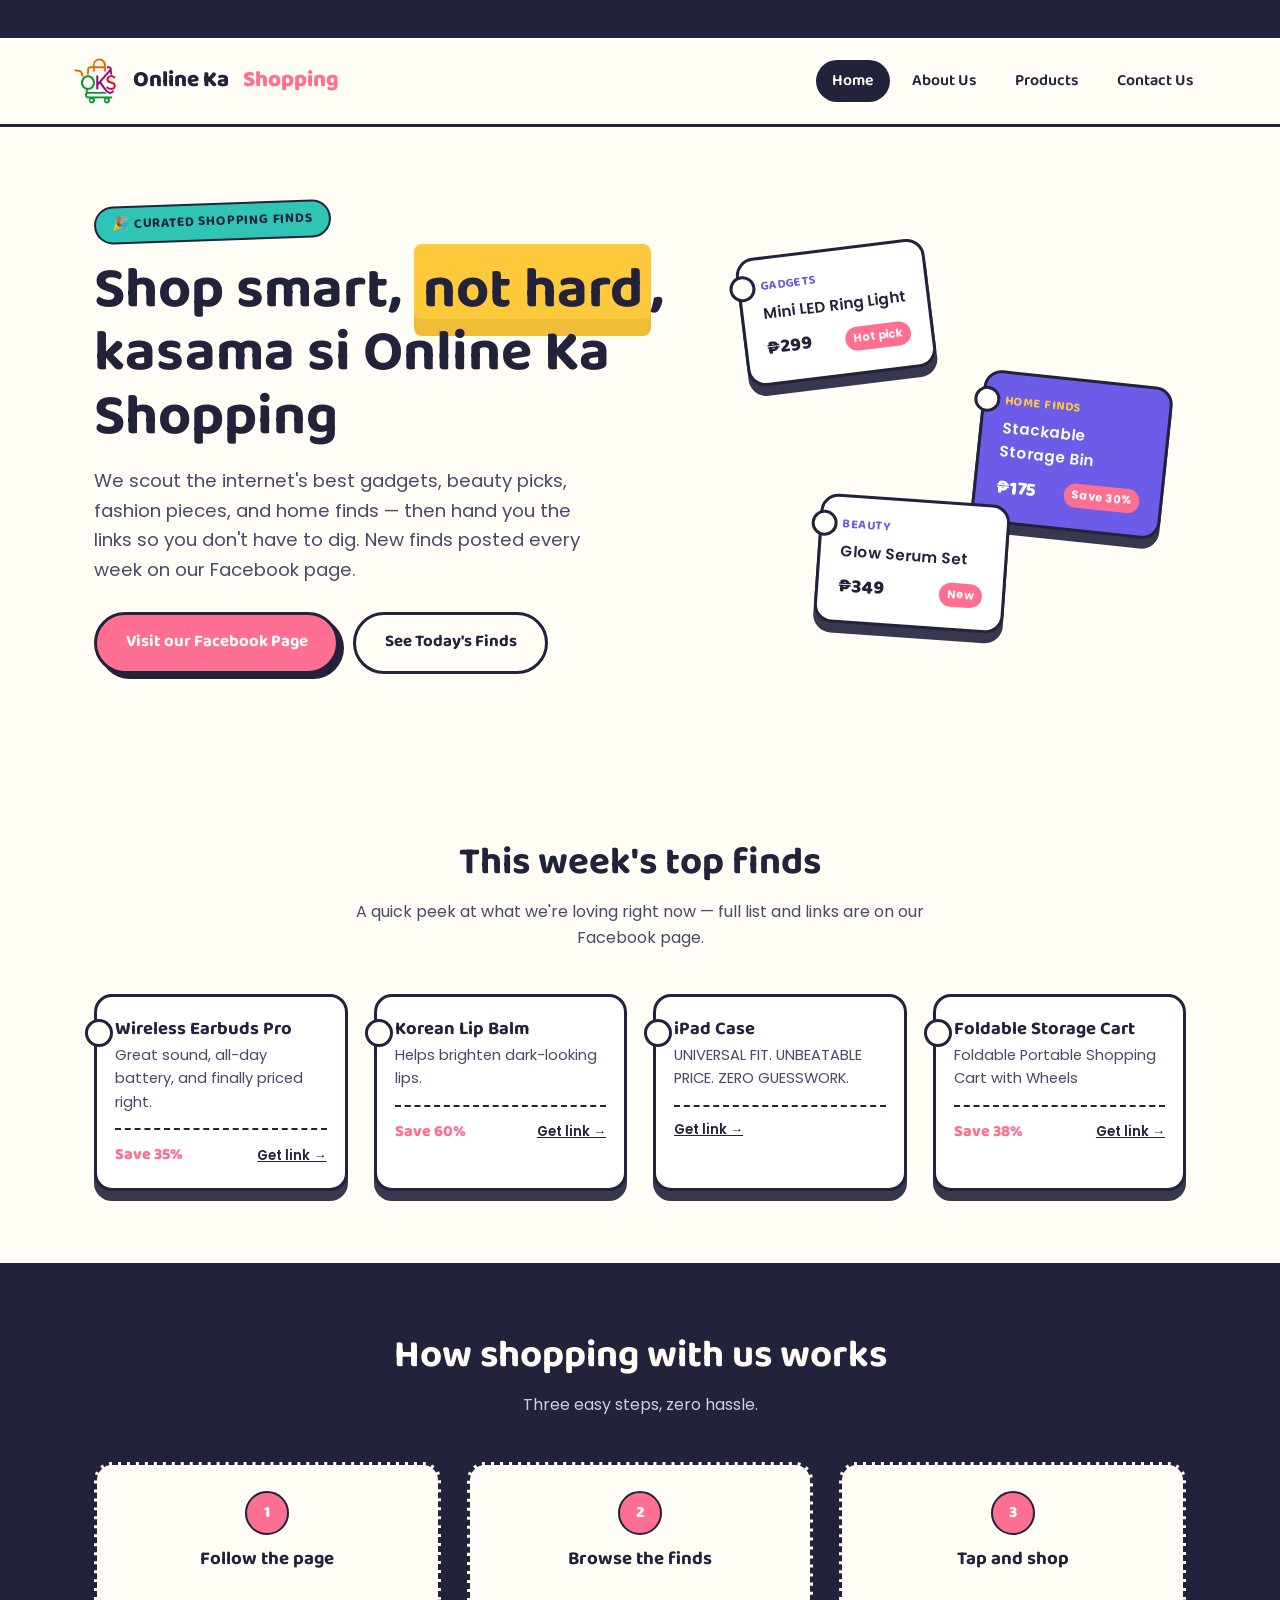
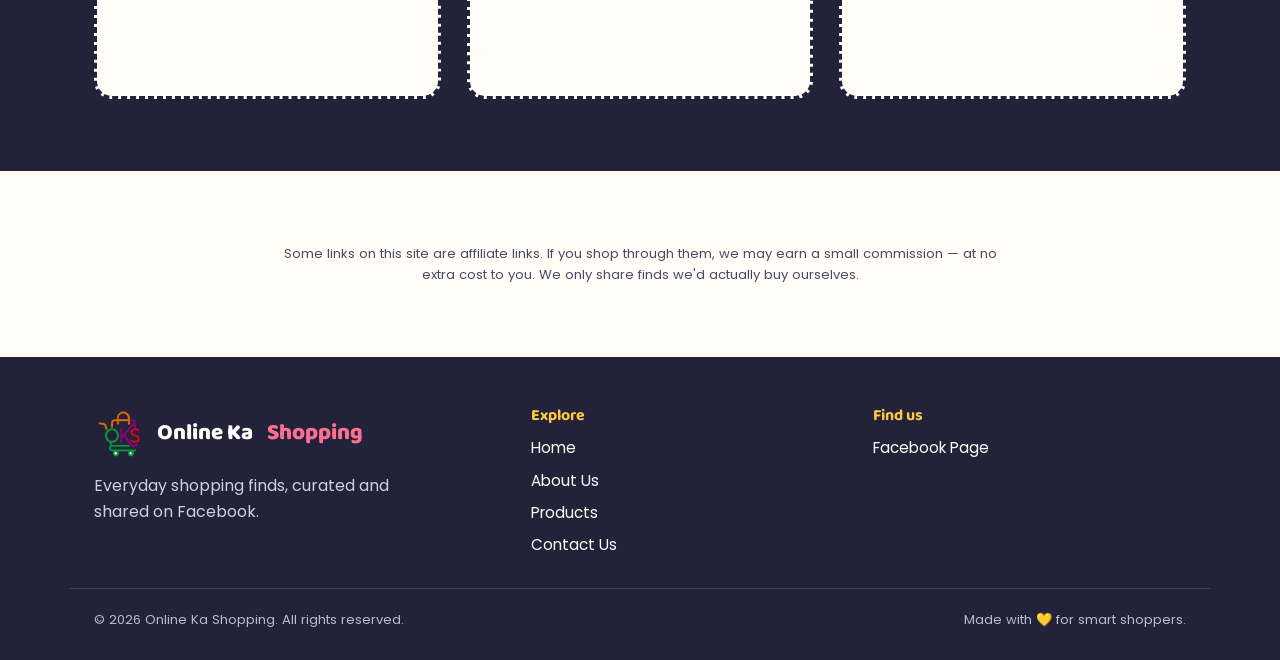
==== index.html @ 3970a916 "Add files via upload" ====
<!DOCTYPE html>
<html lang="en">
<head>
<meta charset="UTF-8">
<meta name="viewport" content="width=device-width, initial-scale=1.0">
<title>Online Ka Shopping — Fun Finds, Fair Prices</title>
<meta name="description" content="Online Ka Shopping curates the best online shopping finds and deals, straight to our Facebook page. Shop na!">
<link rel="stylesheet" href="style.css">
</head>
<body>

<div class="marquee" aria-hidden="true">
  <div class="marquee__track">
    <span>✨ New finds every week <span class="dot">•</span></span>
    <span>📦 Trusted seller links only <span class="dot">•</span></span>
    <span>💸 Best price picks, walang gimmick <span class="dot">•</span></span>
    <span>👍 Follow us on Facebook for daily deals <span class="dot">•</span></span>
    <span>✨ New finds every week <span class="dot">•</span></span>
    <span>📦 Trusted seller links only <span class="dot">•</span></span>
    <span>💸 Best price picks, walang gimmick <span class="dot">•</span></span>
    <span>👍 Follow us on Facebook for daily deals <span class="dot">•</span></span>
  </div>
</div>

<header class="site">
  <div class="wrap nav">
    <a href="index.html" class="logo">
      <img src="OL ka Shopping_small.png" alt="A beautiful view" width="50">
      Online Ka <span class="accent">Shopping</span>
    </a>
    <button class="nav-toggle" aria-label="Toggle menu" aria-expanded="false">
      <span></span>
    </button>
    <nav class="links">
      <a href="index.html" class="active">Home</a>
      <a href="about.html">About Us</a>
      <a href="products.html">Products</a>
      <a href="contact.html">Contact Us</a>
    </nav>
  </div>
</header>

<section class="hero">
  <div class="wrap hero__grid">
    <div>
      <span class="eyebrow">🎉 Curated shopping finds</span>
      <h1>Shop smart, <span class="hl">not hard</span>, kasama si Online Ka Shopping</h1>
      <p class="lead">We scout the internet's best gadgets, beauty picks, fashion pieces, and home finds — then hand you the links so you don't have to dig. New finds posted every week on our Facebook page.</p>
      <div class="hero__ctas">
        <a class="btn btn-pink" href="https://www.facebook.com/onlinekashopping" target="_blank" rel="noopener">Visit our Facebook Page</a>
        <a class="btn btn-outline" href="products.html">See Today's Finds</a>
      </div>
    </div>
    <div class="hero__art" aria-hidden="true">
      <div class="price-tag tag-1">
        <div class="cat">Gadgets</div>
        <div class="name">Mini LED Ring Light</div>
        <div class="tagrow"><span class="price">₱299</span><span class="badge">Hot pick</span></div>
      </div>
      <div class="price-tag tag-2">
        <div class="cat">Home Finds</div>
        <div class="name">Stackable Storage Bin</div>
        <div class="tagrow"><span class="price">₱175</span><span class="badge">Save 30%</span></div>
      </div>
      <div class="price-tag tag-3">
        <div class="cat">Beauty</div>
        <div class="name">Glow Serum Set</div>
        <div class="tagrow"><span class="price">₱349</span><span class="badge">New</span></div>
      </div>
    </div>
  </div>
</section>

<section>
  <div class="wrap">
    <div class="section-head">
      <h2>This week's top finds</h2>
      <p>A quick peek at what we're loving right now — full list and links are on our Facebook page.</p>
    </div>
    <div class="finds-grid">
      <div class="find-card">
        <div class="icon-yellow"><img src="https://ae-pic-a1.aliexpress-media.com/kf/S968201036d1948a8b5b88638c30d67f3t.jpg?has_lang=1&amp;ver=1_220x220q75.jpg_.avif" alt="" data-spm-anchor-id="a2g0o.detail.0.i6.4a88CmtICmtIpd"></div>
        <h3>Wireless Earbuds Pro</h3>
        <p class="desc">Great sound, all-day battery, and finally priced right.</p>
        <div class="meta"><span class="save">Save 35%</span><a class="fb-link" href="https://s.click.aliexpress.com/e/_c4VlQ8Wx" target="_blank" rel="noopener">Get link →</a></div>
      </div>
      <div class="find-card">
        <div class="icon-pink"><img src="https://ae-pic-a1.aliexpress-media.com/kf/S9df4713cbca941279c3637c6b89b5855e.jpg?has_lang=1&amp;ver=1_220x220q75.jpg_.avif" alt="" data-spm-anchor-id="a2g0o.detail.0.i4.1e5aJqILJqILOF"></div>
        <h3>Korean Lip Balm</h3>
        <p class="desc">Helps brighten dark-looking lips.</p>
        <div class="meta"><span class="save">Save 60%</span><a class="fb-link" href="https://s.click.aliexpress.com/e/_c3oi3PgX" target="_blank" rel="noopener">Get link →</a></div>
      </div>
      <div class="find-card">
        <div class="icon-white"><img src="https://ae-pic-a1.aliexpress-media.com/kf/S759772b98994486696c0e56903e69086U.jpg_300x220q75.jpg_.avif" alt="" data-spm-anchor-id="a2g0o.detail.0.i7.1424Ewc1Ewc1ui"></div>
        <h3>iPad Case</h3>
        <p class="desc">UNIVERSAL FIT. UNBEATABLE PRICE. ZERO GUESSWORK.</p>
        <div class="meta"><a class="fb-link" href="https://s.click.aliexpress.com/e/_c3USeSQX" target="_blank" rel="noopener">Get link →</a></div>
      </div>
      <div class="find-card">
        <div class="icon-purple"><img src="https://ae-pic-a1.aliexpress-media.com/kf/Sd19be2d86356405a88c58e1fcd842cd5n.jpg_300x220q75.jpg_.avif" alt="" data-spm-anchor-id="a2g0o.detail.0.i6.64acPkZvPkZvjo"></div>
        <h3>Foldable Storage Cart</h3>
        <p class="desc">Foldable Portable Shopping Cart with Wheels</p>
        <div class="meta"><span class="save">Save 38%</span><a class="fb-link" href="https://s.click.aliexpress.com/e/_c4TrByZl" target="_blank" rel="noopener">Get link →</a></div>
      </div>
    </div>
  </div>
</section>

<section class="tilt-band">
  <div class="wrap">
    <div class="section-head">
      <h2>How shopping with us works</h2>
      <p>Three easy steps, zero hassle.</p>
    </div>
    <div class="steps">
      <div class="step">
        <div class="num">1</div>
        <h3>Follow the page</h3>
        <p>Like and follow Online Ka Shopping on Facebook so you never miss a post.</p>
      </div>
      <div class="step">
        <div class="num">2</div>
        <h3>Browse the finds</h3>
        <p>Check daily posts or this site for the current picks and prices.</p>
      </div>
      <div class="step">
        <div class="num">3</div>
        <h3>Tap and shop</h3>
        <p>Follow the link straight to the seller and check out safely on their site.</p>
      </div>
    </div>
  </div>
</section>

<section>
  <div class="wrap">
    <p class="disclosure">Some links on this site are affiliate links. If you shop through them, we may earn a small commission — at no extra cost to you. We only share finds we'd actually buy ourselves.</p>
  </div>
</section>

<footer class="site">
  <div class="wrap footer-grid">
    <div>
      <a href="index.html" class="logo" style="color:var(--cream)"><img src="OL ka Shopping_small.png" alt="A beautiful view" width="50">Online Ka <span class="accent">Shopping</span></a>
      <p style="margin-top:12px;color:#cfcfe0;max-width:32ch;">Everyday shopping finds, curated and shared on Facebook.</p>
    </div>
    <div>
      <h4>Explore</h4>
      <div class="foot-links">
        <a href="index.html">Home</a>
        <a href="about.html">About Us</a>
        <a href="products.html">Products</a>
        <a href="contact.html">Contact Us</a>
      </div>
    </div>
    <div>
      <h4>Find us</h4>
      <div class="foot-links">
        <a href="https://www.facebook.com/onlinekashopping" target="_blank" rel="noopener">Facebook Page</a>
      </div>
    </div>
  </div>
  <div class="wrap footer-bottom">
    <span>© 2026 Online Ka Shopping. All rights reserved.</span>
    <span>Made with 💛 for smart shoppers.</span>
  </div>
</footer>

<script src="script.js"></script>
</body>
</html>
---- style.css ----
/* ============================================
   Online Ka Shopping — bright & fun design system
   ============================================ */

@import url('https://fonts.googleapis.com/css2?family=Baloo+2:wght@500;600;700;800&family=Poppins:ital,wght@0,400;0,500;0,600;0,700;1,500&display=swap');

:root{
  --yellow: #FFC93C;
  --pink: #FF6F91;
  --purple: #6C5CE7;
  --mint: #2EC4B6;
  --cream: #FFFDF5;
  --ink: #22223B;
  --ink-soft: #4a4a68;
  --white: #ffffff;

  --radius-lg: 28px;
  --radius-md: 18px;
  --radius-sm: 10px;

  --shadow-card: 0 10px 0 rgba(34,34,59,0.9);
  --shadow-soft: 0 14px 30px rgba(34,34,59,0.12);
}

*{ box-sizing: border-box; }

html{ scroll-behavior: smooth; }

body{
  margin:0;
  font-family: 'Poppins', sans-serif;
  background: var(--cream);
  color: var(--ink);
  line-height: 1.6;
  overflow-x: hidden;
}

h1,h2,h3,h4{
  font-family:'Baloo 2', sans-serif;
  margin:0 0 .4em;
  line-height: 1.1;
  color: var(--ink);
}

p{ margin:0 0 1em; }

a{ color: inherit; text-decoration:none; }

img{ max-width:100%; display:block; }

.wrap{
  max-width: 1140px;
  margin: 0 auto;
  padding: 0 24px;
}

/* focus visibility */
a:focus-visible, button:focus-visible, input:focus-visible, textarea:focus-visible{
  outline: 3px solid var(--purple);
  outline-offset: 3px;
}

@media (prefers-reduced-motion: reduce){
  *{ animation-duration: 0.001ms !important; animation-iteration-count: 1 !important; transition-duration: 0.001ms !important; scroll-behavior:auto !important; }
}

/* ---------- Buttons ---------- */
.btn{
  display:inline-flex;
  align-items:center;
  gap:.5em;
  font-family:'Baloo 2', sans-serif;
  font-weight:700;
  font-size: 1.05rem;
  padding: .85em 1.7em;
  border-radius: 999px;
  border: 3px solid var(--ink);
  cursor:pointer;
  transition: transform .15s ease, box-shadow .15s ease;
  box-shadow: 5px 5px 0 var(--ink);
}
.btn:hover{ transform: translate(-2px,-2px); box-shadow: 7px 7px 0 var(--ink); }
.btn:active{ transform: translate(1px,1px); box-shadow: 3px 3px 0 var(--ink); }

.btn-pink{ background: var(--pink); color: var(--white); }
.btn-yellow{ background: var(--yellow); color: var(--ink); }
.btn-purple{ background: var(--purple); color: var(--white); }
.btn-outline{ background: transparent; color: var(--ink); box-shadow:none; }
.btn-outline:hover{ background: var(--ink); color: var(--cream); transform:none; }

/* ---------- Top marquee ---------- */
.marquee{
  background: var(--ink);
  color: var(--cream);
  overflow: hidden;
  white-space: nowrap;
  padding: 8px 0;
  font-family:'Baloo 2', sans-serif;
  font-size: .85rem;
  letter-spacing: .04em;
}
.marquee__track{
  display: inline-block;
  padding-left: 100%;
  animation: scroll-left 28s linear infinite;
}
.marquee:hover .marquee__track{ animation-play-state: paused; }
.marquee span{ margin: 0 2em; }
.marquee .dot{ color: var(--yellow); }
@keyframes scroll-left{
  from{ transform: translateX(0); }
  to{ transform: translateX(-100%); }
}

/* ---------- Header / Nav ---------- */
header.site{
  position: sticky;
  top:0;
  z-index: 50;
  background: var(--cream);
  border-bottom: 3px solid var(--ink);
}
.nav{
  display:flex;
  align-items:center;
  justify-content: space-between;
  padding: 16px 0;
}
.logo{
  display:flex;
  align-items:center;
  gap:.6em;
  font-family:'Baloo 2', sans-serif;
  font-weight:800;
  font-size:1.4rem;
}
.logo .bag{
  width:38px; height:38px;
  background: var(--purple);
  border-radius: 10px;
  display:flex; align-items:center; justify-content:center;
  color:var(--yellow);
  font-size:1.2rem;
  transform: rotate(-6deg);
  border: 2.5px solid var(--ink);
}
.logo .accent{ color: var(--pink); }

nav.links{
  display:flex;
  gap: 6px;
  align-items:center;
}
nav.links a{
  font-family:'Baloo 2', sans-serif;
  font-weight:600;
  padding: 8px 16px;
  border-radius: 999px;
  transition: background .15s ease, color .15s ease;
}
nav.links a:hover{ background: var(--yellow); }
nav.links a.active{ background: var(--ink); color: var(--cream); }

.nav-toggle{
  display:none;
  background:none; border:none; cursor:pointer;
  width: 42px; height:42px;
  align-items:center; justify-content:center;
}
.nav-toggle span, .nav-toggle span::before, .nav-toggle span::after{
  content:'';
  display:block;
  width: 24px; height: 3px;
  background: var(--ink);
  border-radius: 3px;
  position: relative;
  transition: all .2s ease;
}
.nav-toggle span::before{ position:absolute; top:-8px; }
.nav-toggle span::after{ position:absolute; top:8px; }

@media (max-width: 760px){
  .nav-toggle{ display:flex; }
  nav.links{
    position: absolute;
    top: 100%; left:0; right:0;
    background: var(--cream);
    border-bottom: 3px solid var(--ink);
    flex-direction: column;
    align-items: stretch;
    padding: 10px 24px 18px;
    display: none;
  }
  nav.links.open{ display:flex; }
  nav.links a{ text-align:center; padding: 12px 16px; }
}

/* ---------- Hero ---------- */
.hero{
  position: relative;
  padding: 76px 0 96px;
  overflow: hidden;
}
.hero__grid{
  display:grid;
  grid-template-columns: 1.1fr 0.9fr;
  gap: 40px;
  align-items:center;
}
.eyebrow{
  display:inline-block;
  font-family:'Baloo 2', sans-serif;
  font-weight:700;
  font-size:.85rem;
  letter-spacing:.06em;
  text-transform: uppercase;
  background: var(--mint);
  color: var(--ink);
  padding: 6px 16px;
  border-radius: 999px;
  border: 2.5px solid var(--ink);
  margin-bottom: 18px;
  transform: rotate(-2deg);
}
.hero h1{
  font-size: clamp(2.4rem, 5vw, 3.6rem);
  margin-bottom: .3em;
}
.hero h1 .hl{
  background: var(--yellow);
  padding: 0 .15em;
  border-radius: 8px;
  box-shadow: inset 0 -0.3em 0 rgba(0,0,0,0.06);
}
.hero p.lead{
  font-size: 1.15rem;
  color: var(--ink-soft);
  max-width: 46ch;
}
.hero__ctas{ display:flex; gap:14px; flex-wrap:wrap; margin-top: 28px; }

.hero__art{ position: relative; height: 380px; }
.price-tag{
  position:absolute;
  background: var(--white);
  border: 3px solid var(--ink);
  border-radius: var(--radius-md);
  box-shadow: var(--shadow-card);
  padding: 18px 20px;
  width: 190px;
}
.price-tag::before{
  content:'';
  position:absolute;
  top:14px; left:-11px;
  width:20px; height:20px;
  background: var(--cream);
  border: 3px solid var(--ink);
  border-radius:50%;
}
.price-tag .cat{
  font-family:'Baloo 2', sans-serif;
  font-weight:700;
  font-size:.78rem;
  text-transform: uppercase;
  letter-spacing:.04em;
  color: var(--purple);
}
.price-tag .name{ font-weight:600; margin: 4px 0 8px; font-size:.95rem; }
.price-tag .tagrow{ display:flex; align-items:center; justify-content:space-between; }
.price-tag .price{ font-family:'Baloo 2',sans-serif; font-weight:800; font-size:1.2rem; }
.price-tag .badge{
  background: var(--pink); color:var(--white);
  font-size:.7rem; font-weight:700;
  padding: 3px 8px; border-radius: 999px;
}

.tag-1{ top: 0; left: 6%; transform: rotate(-7deg); }
.tag-2{ top: 130px; right: 4%; transform: rotate(6deg); background: var(--purple); color:var(--white); }
.tag-2 .cat{ color: var(--yellow); }
.tag-2 .price{ color: var(--white); }
.tag-3{ bottom: 0; left: 22%; transform: rotate(4deg); }

@media (max-width: 900px){
  .hero__grid{ grid-template-columns: 1fr; }
  .hero__art{ height: 300px; margin-top: 10px; }
}

/* ---------- Section basics ---------- */
section{ padding: 72px 0; }
.section-head{ max-width: 640px; margin: 0 auto 44px; text-align:center; }
.section-head h2{ font-size: clamp(1.8rem, 3.4vw, 2.4rem); }
.section-head p{ color: var(--ink-soft); }

.tilt-band{
  background: var(--ink);
  color: var(--cream);
}
.tilt-band .section-head p{ color: #cfcfe0; }
.tilt-band .section-head h2{ color: var(--cream); }

/* ---------- Product / find cards (signature element) ---------- */
.finds-grid{
  display:grid;
  grid-template-columns: repeat(4, 1fr);
  gap: 26px;
}
@media (max-width: 980px){ .finds-grid{ grid-template-columns: repeat(2,1fr); } }
@media (max-width: 560px){ .finds-grid{ grid-template-columns: 1fr; } }

.find-card{
  background: var(--white);
  border: 3px solid var(--ink);
  border-radius: var(--radius-md);
  padding: 22px 18px 20px;
  position: relative;
  box-shadow: var(--shadow-card);
  transition: transform .18s ease, box-shadow .18s ease;
}
.find-card:hover{ transform: translate(-3px,-5px) rotate(-1deg); box-shadow: 9px 12px 0 var(--ink); }
.find-card::before{
  content:'';
  position:absolute;
  top: 22px; left:-12px;
  width:22px; height:22px;
  background: var(--cream);
  border: 3px solid var(--ink);
  border-radius:50%;
}
.find-card .icon{
  width:56px; height:56px;
  border-radius: 14px;
  display:flex; align-items:center; justify-content:center;
  font-size: 1.6rem;
  margin-bottom: 14px;
  border: 2.5px solid var(--ink);
}
.find-card h3{ font-size:1.15rem; margin-bottom: 4px; }
.find-card .desc{ font-size:.92rem; color: var(--ink-soft); margin-bottom: 14px; }
.find-card .meta{
  display:flex; align-items:center; justify-content:space-between;
  border-top: 2px dashed var(--ink);
  padding-top: 12px;
}
.find-card .save{
  font-family:'Baloo 2', sans-serif;
  font-weight:800;
  color: var(--pink);
}
.find-card .fb-link{
  font-size:.82rem;
  font-weight:600;
  text-decoration: underline;
}

.icon-yellow{ background: var(--yellow); }
.icon-mint{ background: var(--mint); }
.icon-pink{ background: var(--pink); color:var(--white); }
.icon-purple{ background: var(--purple); color:var(--white); }

/* filter chips (products page) */
.chip-row{ display:flex; gap:10px; flex-wrap:wrap; justify-content:center; margin-bottom: 40px; }
.chip{
  font-family:'Baloo 2', sans-serif;
  font-weight:600;
  font-size:.9rem;
  padding: 8px 18px;
  border-radius: 999px;
  border: 2.5px solid var(--ink);
  background: var(--white);
  cursor:pointer;
}
.chip.is-active, .chip:hover{ background: var(--purple); color:var(--white); }

/* ---------- Steps (how it works) ---------- */
.steps{
  display:grid;
  grid-template-columns: repeat(3,1fr);
  gap: 26px;
}
@media (max-width: 820px){ .steps{ grid-template-columns:1fr; } }
.step{
  background: var(--cream);
  border: 3px dashed var(--ink);
  border-radius: var(--radius-md);
  padding: 26px;
  text-align:center;
}
.step .num{
  width:44px; height:44px;
  margin: 0 auto 14px;
  background: var(--pink);
  color:var(--white);
  border-radius:50%;
  display:flex; align-items:center; justify-content:center;
  font-family:'Baloo 2',sans-serif; font-weight:800;
  border: 2.5px solid var(--ink);
}

/* ---------- About page bits ---------- */
.about-hero{
  display:grid;
  grid-template-columns: 1fr 1fr;
  gap: 50px;
  align-items:center;
}
@media (max-width: 860px){ .about-hero{ grid-template-columns:1fr; } }
.about-hero figure{
  background: var(--purple);
  border: 3px solid var(--ink);
  border-radius: var(--radius-lg);
  height: 320px;
  display:flex; align-items:center; justify-content:center;
  box-shadow: var(--shadow-card);
  transform: rotate(-2deg);
}
.about-hero figure .emoji{ font-size: 5rem; }

.value-grid{
  display:grid;
  grid-template-columns: repeat(3, 1fr);
  gap: 24px;
}
@media (max-width: 820px){ .value-grid{ grid-template-columns:1fr; } }
.value-card{
  background: var(--white);
  border: 3px solid var(--ink);
  border-radius: var(--radius-md);
  padding: 26px;
  box-shadow: var(--shadow-card);
}
.value-card .icon{
  width:50px;height:50px;border-radius:12px;
  display:flex;align-items:center;justify-content:center;
  font-size:1.4rem; margin-bottom:12px;
  border: 2.5px solid var(--ink);
}

.timeline{ position:relative; margin-top: 50px; padding-left: 26px; border-left: 3px dashed var(--ink); }
.timeline .t-item{ position:relative; padding-bottom: 34px; }
.timeline .t-item:last-child{ padding-bottom:0; }
.timeline .t-item::before{
  content:'';
  position:absolute; left:-33px; top:2px;
  width:16px; height:16px; border-radius:50%;
  background: var(--yellow); border:3px solid var(--ink);
}
.timeline .t-year{ font-family:'Baloo 2',sans-serif; font-weight:700; color:var(--purple); font-size:.9rem; }

/* ---------- Contact page ---------- */
.contact-grid{
  display:grid;
  grid-template-columns: 1fr 1fr;
  gap: 40px;
  align-items:start;
}
@media (max-width: 860px){ .contact-grid{ grid-template-columns:1fr; } }

.fb-card{
  background: var(--purple);
  color: var(--white);
  border: 3px solid var(--ink);
  border-radius: var(--radius-lg);
  padding: 34px;
  box-shadow: var(--shadow-card);
}
.fb-card h3{ color:var(--white); }
.fb-card .fb-icon{
  width:52px; height:52px;
  background: var(--white);
  color: var(--purple);
  border-radius: 14px;
  display:flex; align-items:center; justify-content:center;
  font-size:1.6rem; font-weight:800;
  margin-bottom: 16px;
}

.contact-form{
  background: var(--white);
  border: 3px solid var(--ink);
  border-radius: var(--radius-lg);
  padding: 32px;
  box-shadow: var(--shadow-card);
}
.field{ margin-bottom: 18px; }
.field label{
  display:block;
  font-family:'Baloo 2', sans-serif;
  font-weight:600;
  margin-bottom: 6px;
  font-size:.95rem;
}
.field input, .field textarea{
  width:100%;
  font-family:'Poppins', sans-serif;
  font-size: .98rem;
  padding: 12px 14px;
  border-radius: var(--radius-sm);
  border: 2.5px solid var(--ink);
  background: var(--cream);
  resize: vertical;
}
.field input:focus, .field textarea:focus{ outline: 3px solid var(--purple); outline-offset:1px; }

.faq{ max-width: 760px; margin: 0 auto; }
.faq-item{
  border-bottom: 2px dashed var(--ink);
  padding: 18px 0;
}
.faq-item h4{ font-size:1.05rem; margin-bottom: 6px; }
.faq-item p{ margin:0; color: var(--ink-soft); }

/* ---------- Footer ---------- */
footer.site{
  background: var(--ink);
  color: var(--cream);
  padding: 50px 0 30px;
}
.footer-grid{
  display:grid;
  grid-template-columns: 1.3fr 1fr 1fr;
  gap: 30px;
  margin-bottom: 30px;
}
@media (max-width: 700px){ .footer-grid{ grid-template-columns:1fr; } }
footer.site h4{ color: var(--yellow); font-family:'Baloo 2',sans-serif; margin-bottom: 12px; font-size:1rem; }
footer.site a:hover{ color: var(--pink); }
footer.site .foot-links{ display:flex; flex-direction:column; gap:8px; font-size:.95rem; }
.footer-bottom{
  border-top: 1px solid rgba(255,255,255,0.15);
  padding-top: 20px;
  font-size: .82rem;
  color: #b9b9d0;
  display:flex; justify-content:space-between; flex-wrap:wrap; gap:10px;
}

/* ---------- disclosure banner ---------- */
.disclosure{
  font-size:.82rem;
  color: var(--ink-soft);
  text-align:center;
  max-width: 720px;
  margin: 0 auto;
}
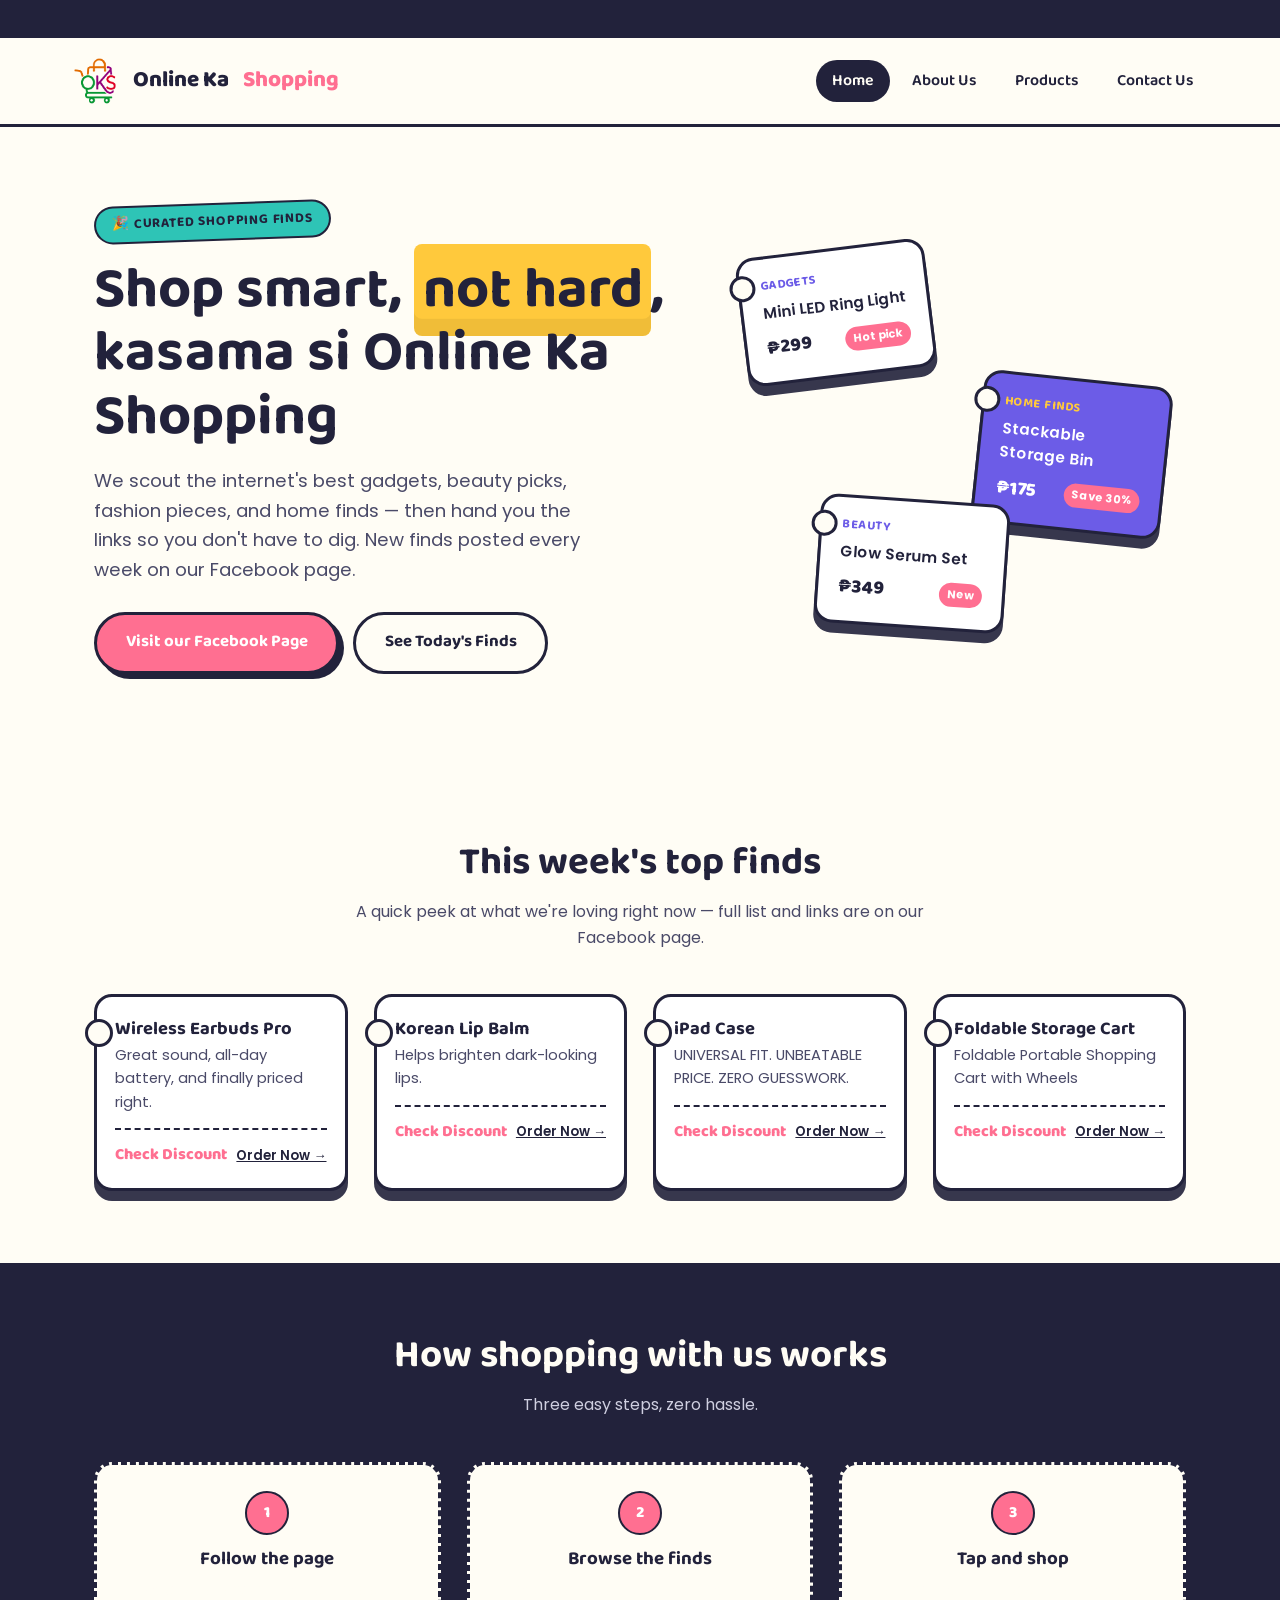
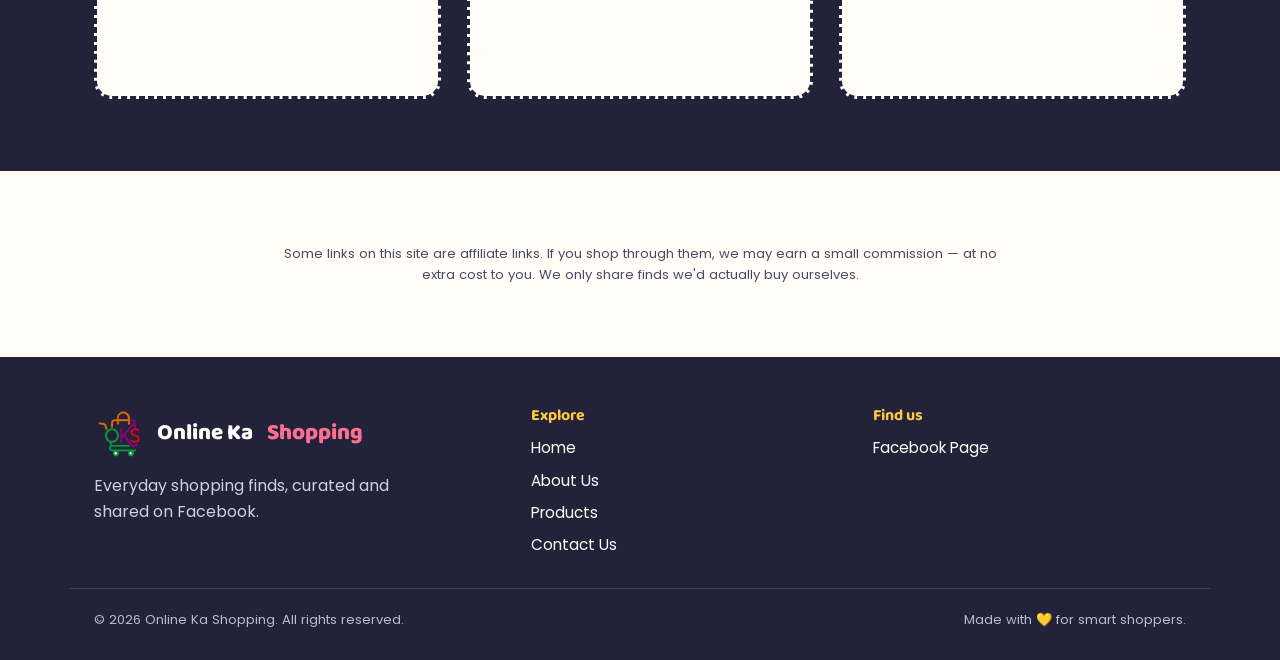
==== commit c2752637: "Update index.html update prices" ====
--- a/index.html
+++ b/index.html
@@ -82,25 +82,25 @@
         <div class="icon-yellow"><img src="https://ae-pic-a1.aliexpress-media.com/kf/S968201036d1948a8b5b88638c30d67f3t.jpg?has_lang=1&amp;ver=1_220x220q75.jpg_.avif" alt="" data-spm-anchor-id="a2g0o.detail.0.i6.4a88CmtICmtIpd"></div>
         <h3>Wireless Earbuds Pro</h3>
         <p class="desc">Great sound, all-day battery, and finally priced right.</p>
-        <div class="meta"><span class="save">Save 35%</span><a class="fb-link" href="https://s.click.aliexpress.com/e/_c4VlQ8Wx" target="_blank" rel="noopener">Get link →</a></div>
+        <div class="meta"><span class="save">Check Discount</span><a class="fb-link" href="https://s.click.aliexpress.com/e/_c4VlQ8Wx" target="_blank" rel="noopener">Order Now →</a></div>
       </div>
       <div class="find-card">
         <div class="icon-pink"><img src="https://ae-pic-a1.aliexpress-media.com/kf/S9df4713cbca941279c3637c6b89b5855e.jpg?has_lang=1&amp;ver=1_220x220q75.jpg_.avif" alt="" data-spm-anchor-id="a2g0o.detail.0.i4.1e5aJqILJqILOF"></div>
         <h3>Korean Lip Balm</h3>
         <p class="desc">Helps brighten dark-looking lips.</p>
-        <div class="meta"><span class="save">Save 60%</span><a class="fb-link" href="https://s.click.aliexpress.com/e/_c3oi3PgX" target="_blank" rel="noopener">Get link →</a></div>
+        <div class="meta"><span class="save">Check Discount</span><a class="fb-link" href="https://s.click.aliexpress.com/e/_c3oi3PgX" target="_blank" rel="noopener">Order Now →</a></div>
       </div>
       <div class="find-card">
         <div class="icon-white"><img src="https://ae-pic-a1.aliexpress-media.com/kf/S759772b98994486696c0e56903e69086U.jpg_300x220q75.jpg_.avif" alt="" data-spm-anchor-id="a2g0o.detail.0.i7.1424Ewc1Ewc1ui"></div>
         <h3>iPad Case</h3>
         <p class="desc">UNIVERSAL FIT. UNBEATABLE PRICE. ZERO GUESSWORK.</p>
-        <div class="meta"><a class="fb-link" href="https://s.click.aliexpress.com/e/_c3USeSQX" target="_blank" rel="noopener">Get link →</a></div>
+        <div class="meta"><span class="save">Check Discount</span><a class="fb-link" href="https://s.click.aliexpress.com/e/_c3USeSQX" target="_blank" rel="noopener">Order Now →</a></div>
       </div>
       <div class="find-card">
         <div class="icon-purple"><img src="https://ae-pic-a1.aliexpress-media.com/kf/Sd19be2d86356405a88c58e1fcd842cd5n.jpg_300x220q75.jpg_.avif" alt="" data-spm-anchor-id="a2g0o.detail.0.i6.64acPkZvPkZvjo"></div>
         <h3>Foldable Storage Cart</h3>
         <p class="desc">Foldable Portable Shopping Cart with Wheels</p>
-        <div class="meta"><span class="save">Save 38%</span><a class="fb-link" href="https://s.click.aliexpress.com/e/_c4TrByZl" target="_blank" rel="noopener">Get link →</a></div>
+        <div class="meta"><span class="save">Check Discount</span><a class="fb-link" href="https://s.click.aliexpress.com/e/_c4TrByZl" target="_blank" rel="noopener">Order Now →</a></div>
       </div>
     </div>
   </div>
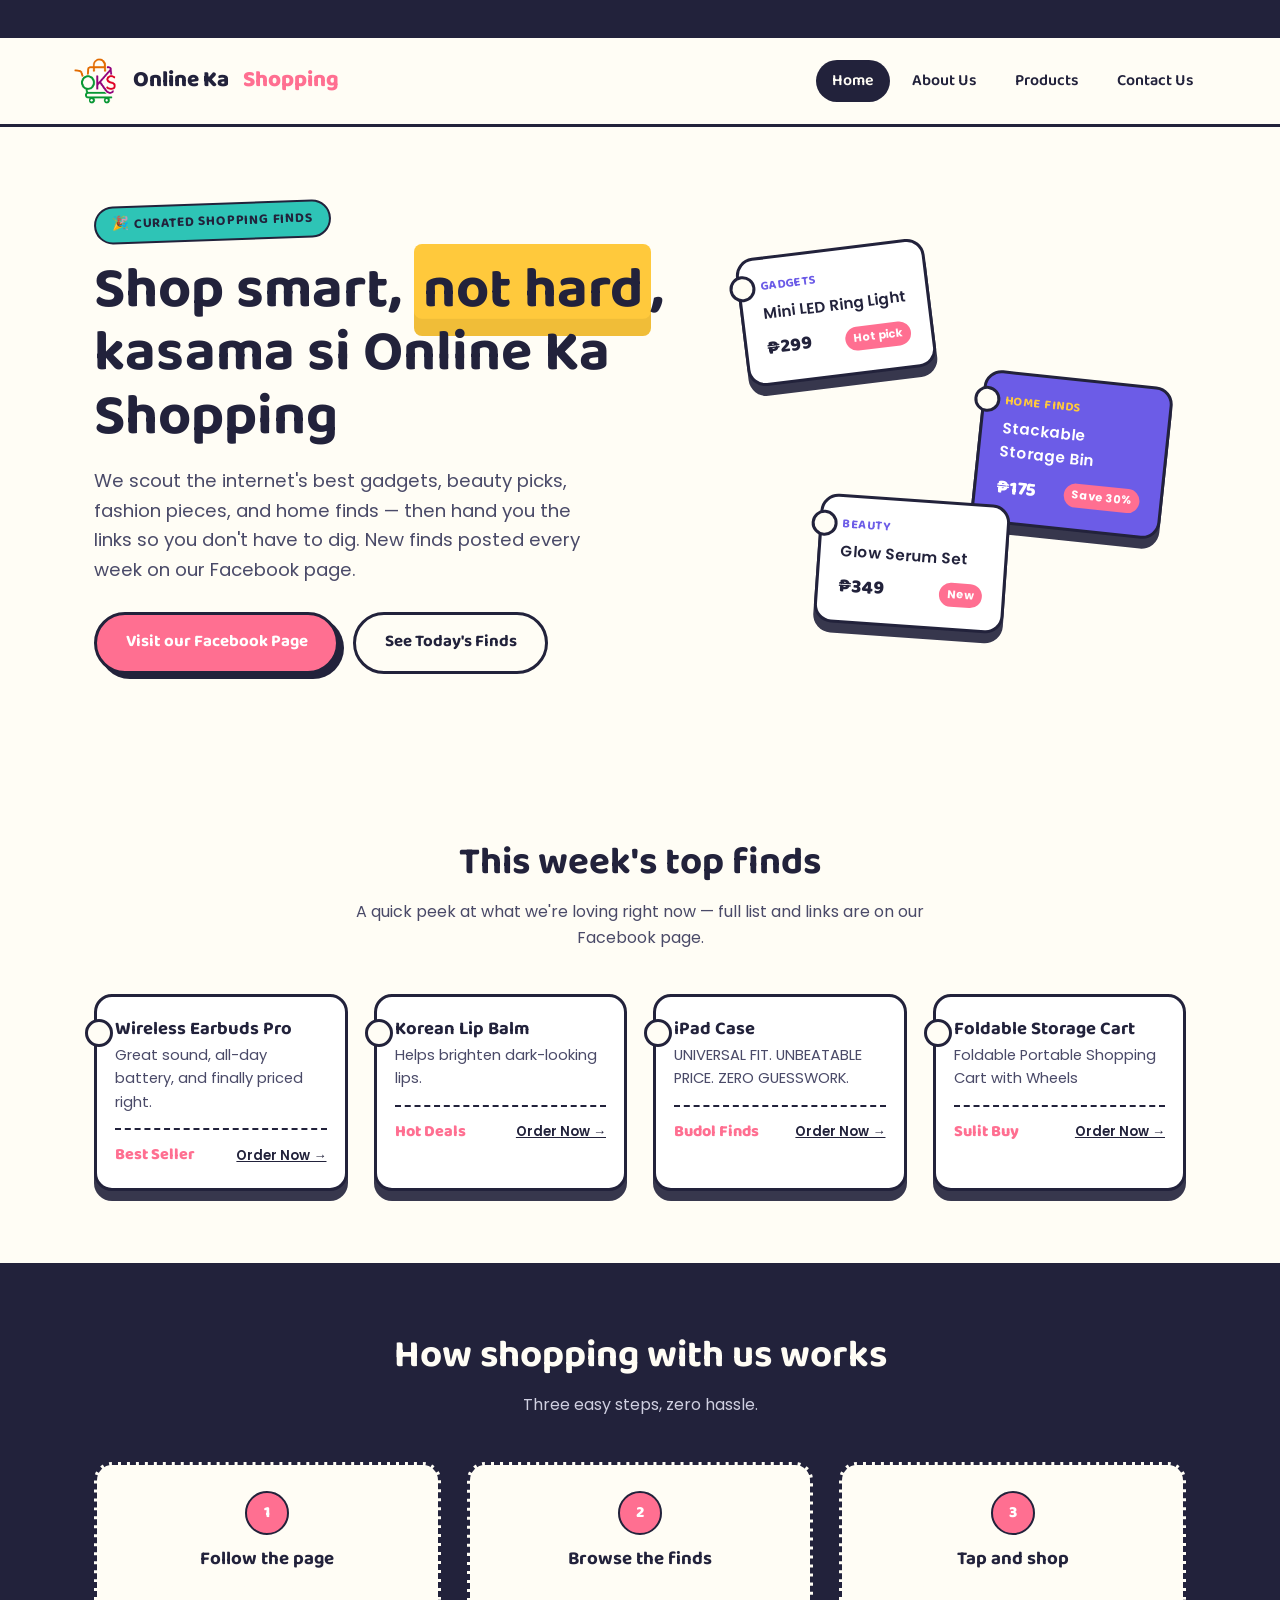
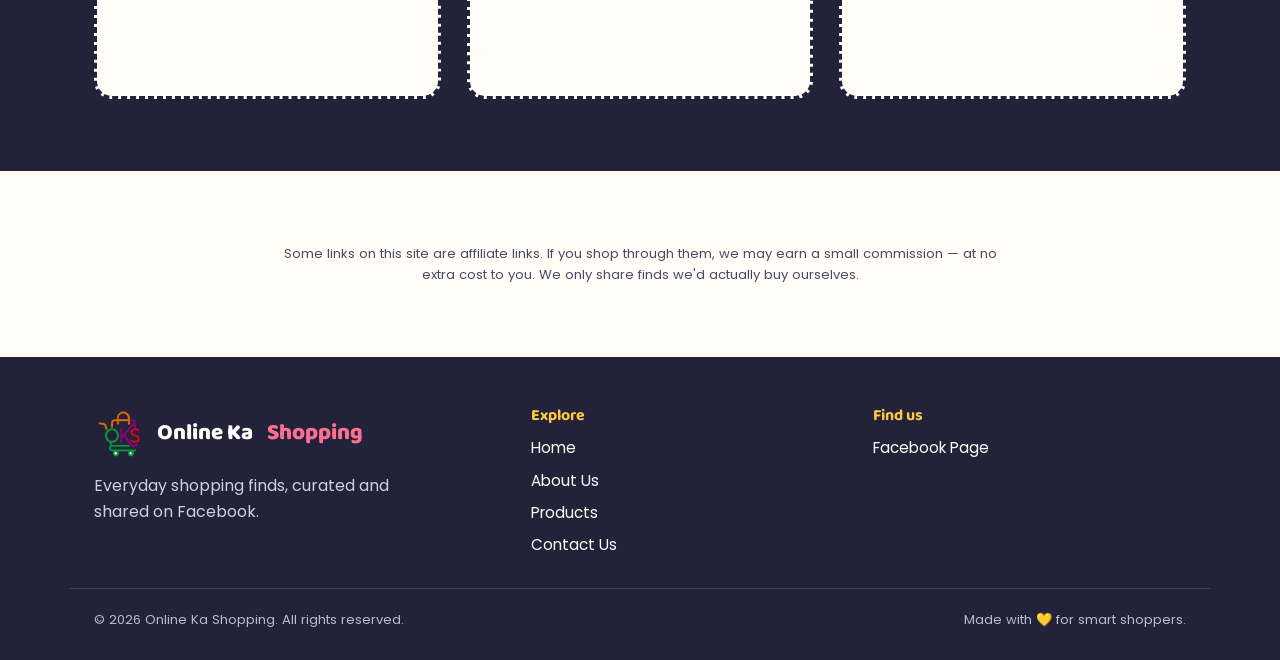
==== commit 40fdfbdc: "Update index.html update tags" ====
--- a/index.html
+++ b/index.html
@@ -82,25 +82,25 @@
         <div class="icon-yellow"><img src="https://ae-pic-a1.aliexpress-media.com/kf/S968201036d1948a8b5b88638c30d67f3t.jpg?has_lang=1&amp;ver=1_220x220q75.jpg_.avif" alt="" data-spm-anchor-id="a2g0o.detail.0.i6.4a88CmtICmtIpd"></div>
         <h3>Wireless Earbuds Pro</h3>
         <p class="desc">Great sound, all-day battery, and finally priced right.</p>
-        <div class="meta"><span class="save">Check Discount</span><a class="fb-link" href="https://s.click.aliexpress.com/e/_c4VlQ8Wx" target="_blank" rel="noopener">Order Now →</a></div>
+        <div class="meta"><span class="save">Best Seller</span><a class="fb-link" href="https://s.click.aliexpress.com/e/_c4VlQ8Wx" target="_blank" rel="noopener">Order Now →</a></div>
       </div>
       <div class="find-card">
         <div class="icon-pink"><img src="https://ae-pic-a1.aliexpress-media.com/kf/S9df4713cbca941279c3637c6b89b5855e.jpg?has_lang=1&amp;ver=1_220x220q75.jpg_.avif" alt="" data-spm-anchor-id="a2g0o.detail.0.i4.1e5aJqILJqILOF"></div>
         <h3>Korean Lip Balm</h3>
         <p class="desc">Helps brighten dark-looking lips.</p>
-        <div class="meta"><span class="save">Check Discount</span><a class="fb-link" href="https://s.click.aliexpress.com/e/_c3oi3PgX" target="_blank" rel="noopener">Order Now →</a></div>
+        <div class="meta"><span class="save">Hot Deals</span><a class="fb-link" href="https://s.click.aliexpress.com/e/_c3oi3PgX" target="_blank" rel="noopener">Order Now →</a></div>
       </div>
       <div class="find-card">
         <div class="icon-white"><img src="https://ae-pic-a1.aliexpress-media.com/kf/S759772b98994486696c0e56903e69086U.jpg_300x220q75.jpg_.avif" alt="" data-spm-anchor-id="a2g0o.detail.0.i7.1424Ewc1Ewc1ui"></div>
         <h3>iPad Case</h3>
         <p class="desc">UNIVERSAL FIT. UNBEATABLE PRICE. ZERO GUESSWORK.</p>
-        <div class="meta"><span class="save">Check Discount</span><a class="fb-link" href="https://s.click.aliexpress.com/e/_c3USeSQX" target="_blank" rel="noopener">Order Now →</a></div>
+        <div class="meta"><span class="save">Budol Finds</span><a class="fb-link" href="https://s.click.aliexpress.com/e/_c3USeSQX" target="_blank" rel="noopener">Order Now →</a></div>
       </div>
       <div class="find-card">
         <div class="icon-purple"><img src="https://ae-pic-a1.aliexpress-media.com/kf/Sd19be2d86356405a88c58e1fcd842cd5n.jpg_300x220q75.jpg_.avif" alt="" data-spm-anchor-id="a2g0o.detail.0.i6.64acPkZvPkZvjo"></div>
         <h3>Foldable Storage Cart</h3>
         <p class="desc">Foldable Portable Shopping Cart with Wheels</p>
-        <div class="meta"><span class="save">Check Discount</span><a class="fb-link" href="https://s.click.aliexpress.com/e/_c4TrByZl" target="_blank" rel="noopener">Order Now →</a></div>
+        <div class="meta"><span class="save">Sulit Buy</span><a class="fb-link" href="https://s.click.aliexpress.com/e/_c4TrByZl" target="_blank" rel="noopener">Order Now →</a></div>
       </div>
     </div>
   </div>
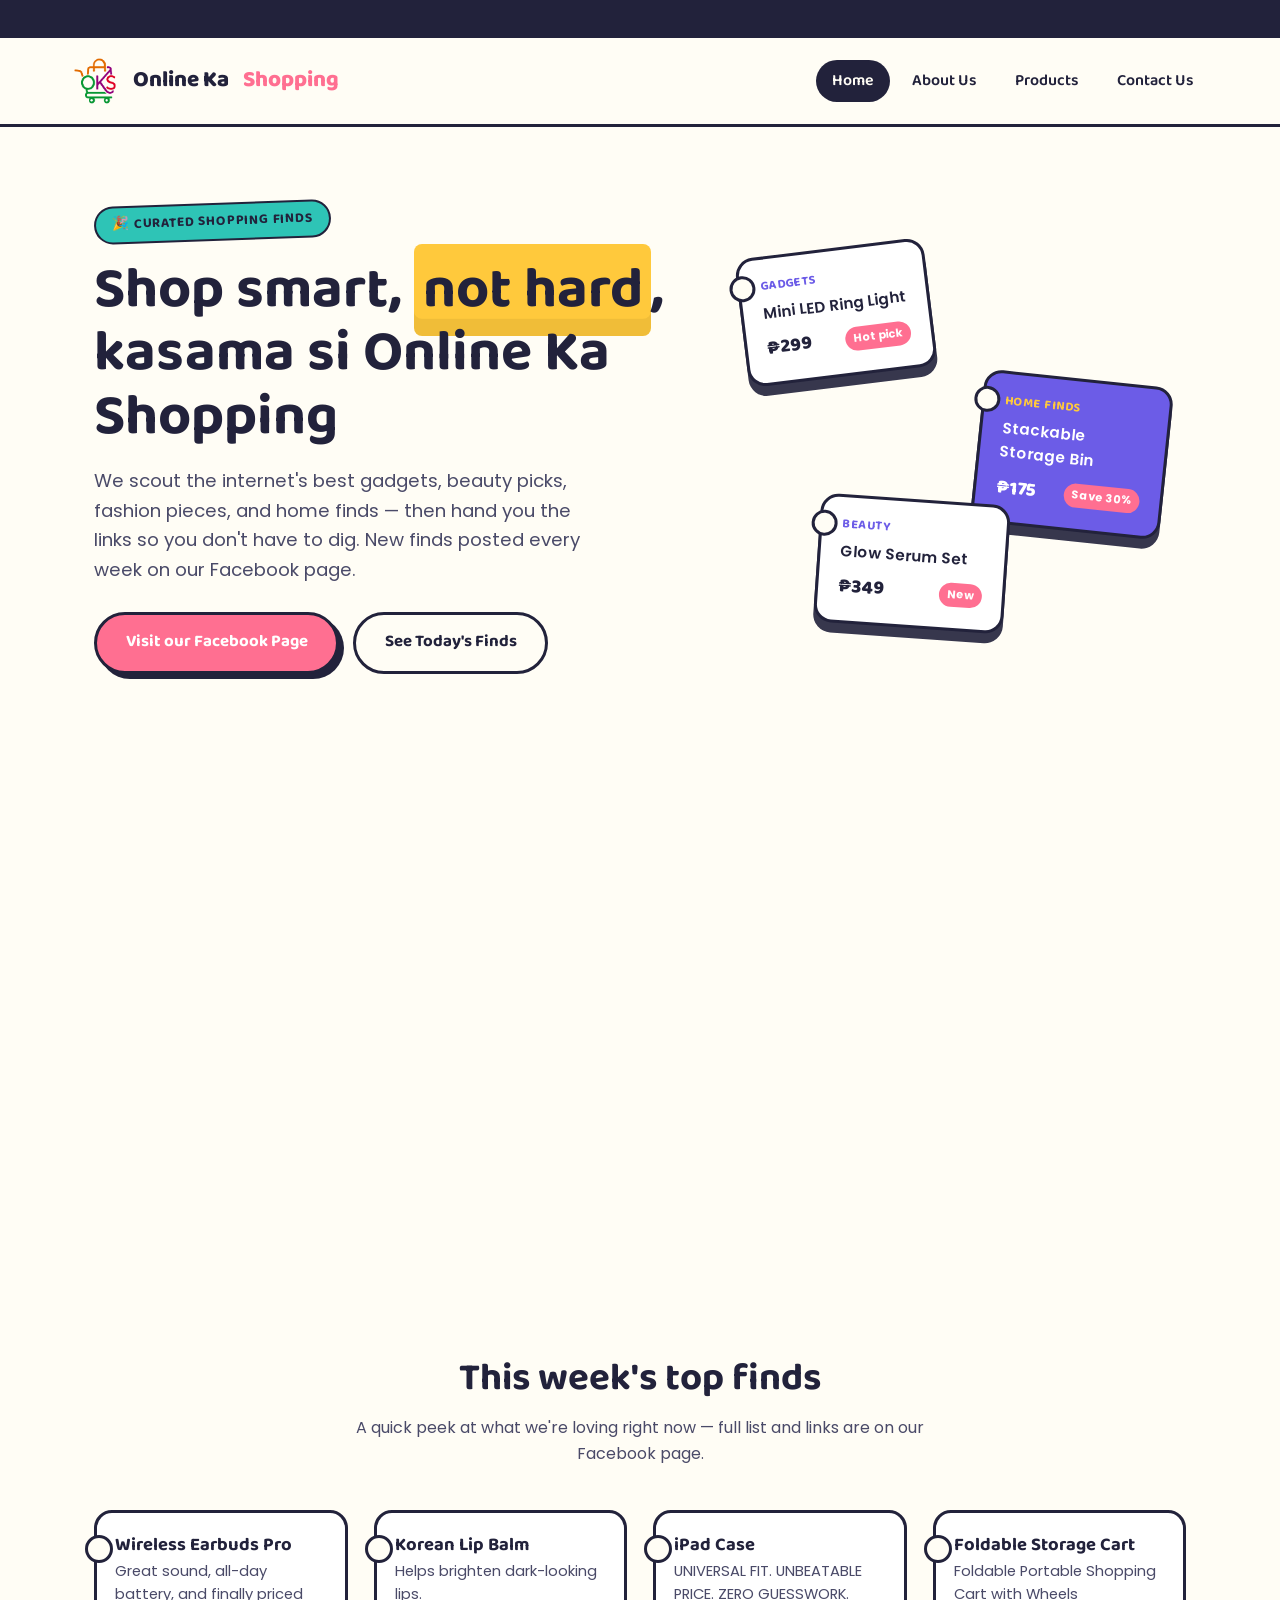
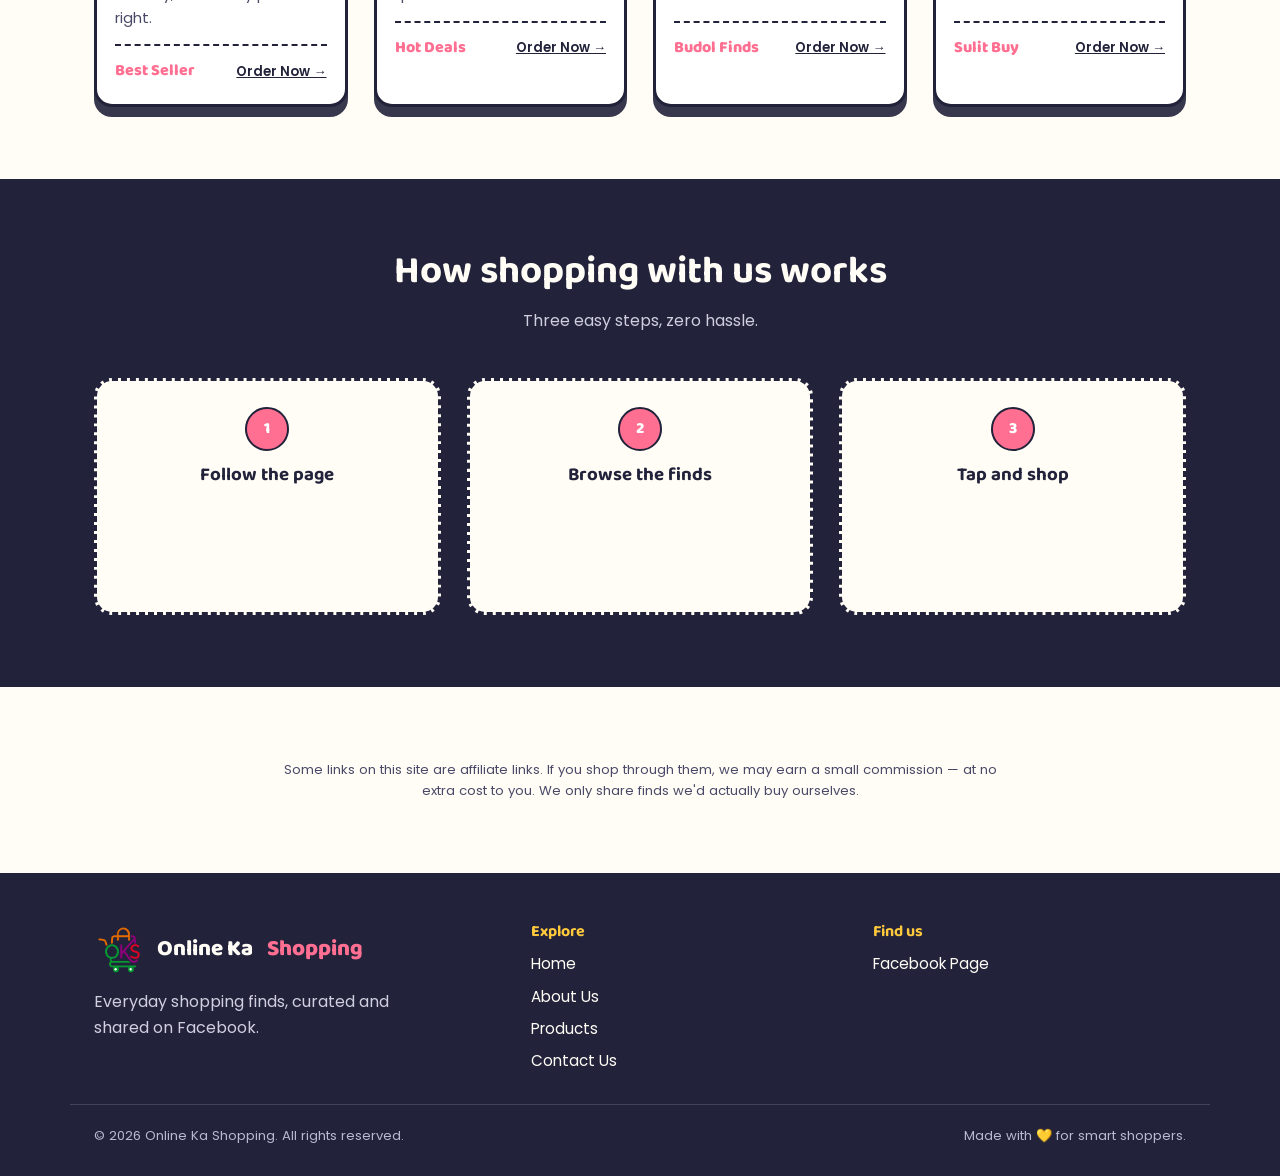
==== commit 899e2c27: "Update index.html update" ====
--- a/index.html
+++ b/index.html
@@ -68,7 +68,8 @@
         <div class="tagrow"><span class="price">₱349</span><span class="badge">New</span></div>
       </div>
     </div>
-  </div>
+ <iframe src="https://www.facebook.com/plugins/video.php?height=476&href=https%3A%2F%2Fwww.facebook.com%2Freel%2F2128438518109551%2F&show_text=false&width=476&t=0" width="476" height="476" style="border:none;overflow:hidden" scrolling="no" frameborder="0" allowfullscreen="true" allow="autoplay; clipboard-write; encrypted-media; picture-in-picture; web-share" allowFullScreen="true"></iframe>
+    </div>
 </section>
 
 <section>
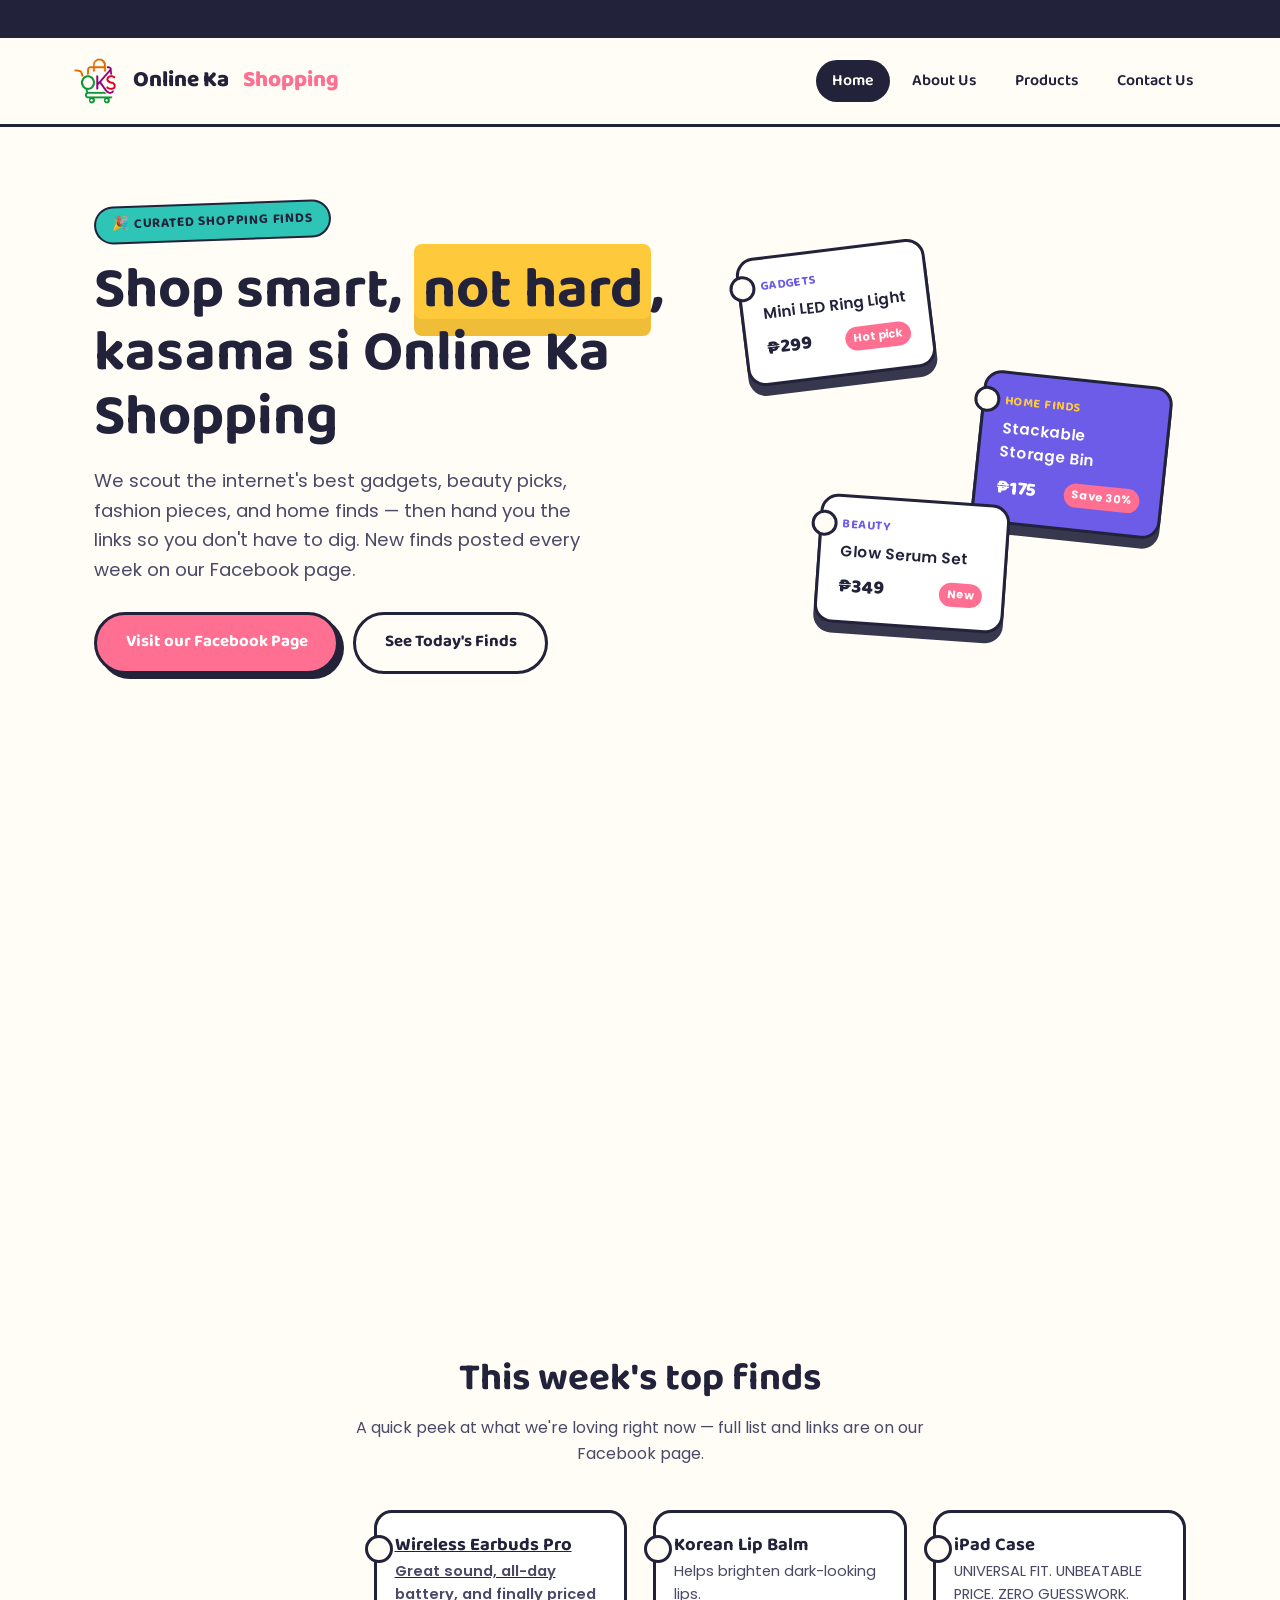
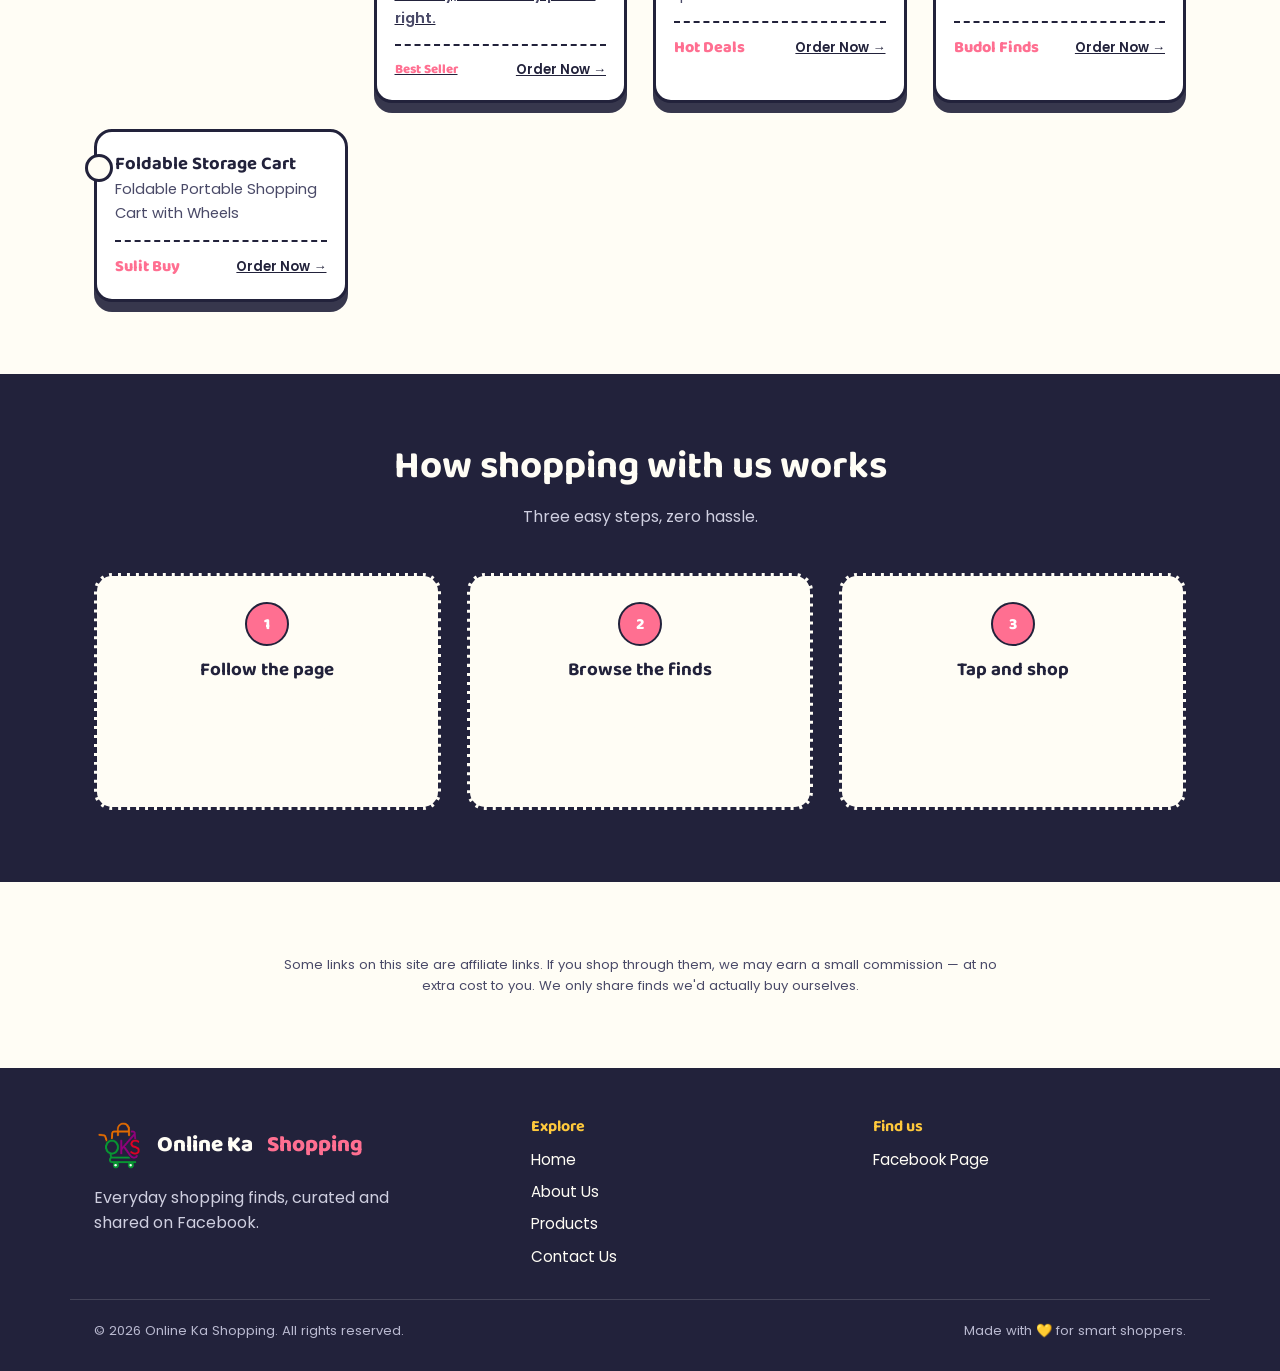
==== commit f5893a00: "Update index.html update" ====
--- a/index.html
+++ b/index.html
@@ -69,6 +69,7 @@
       </div>
     </div>
  <iframe src="https://www.facebook.com/plugins/video.php?height=476&href=https%3A%2F%2Fwww.facebook.com%2Freel%2F2128438518109551%2F&show_text=false&width=476&t=0" width="476" height="476" style="border:none;overflow:hidden" scrolling="no" frameborder="0" allowfullscreen="true" allow="autoplay; clipboard-write; encrypted-media; picture-in-picture; web-share" allowFullScreen="true"></iframe>
+    <a class="fb-link" href="https://s.click.aliexpress.com/e/_c4kHRkyT?bz=300*250" target="_blank" rel="noopener">
     </div>
 </section>
 
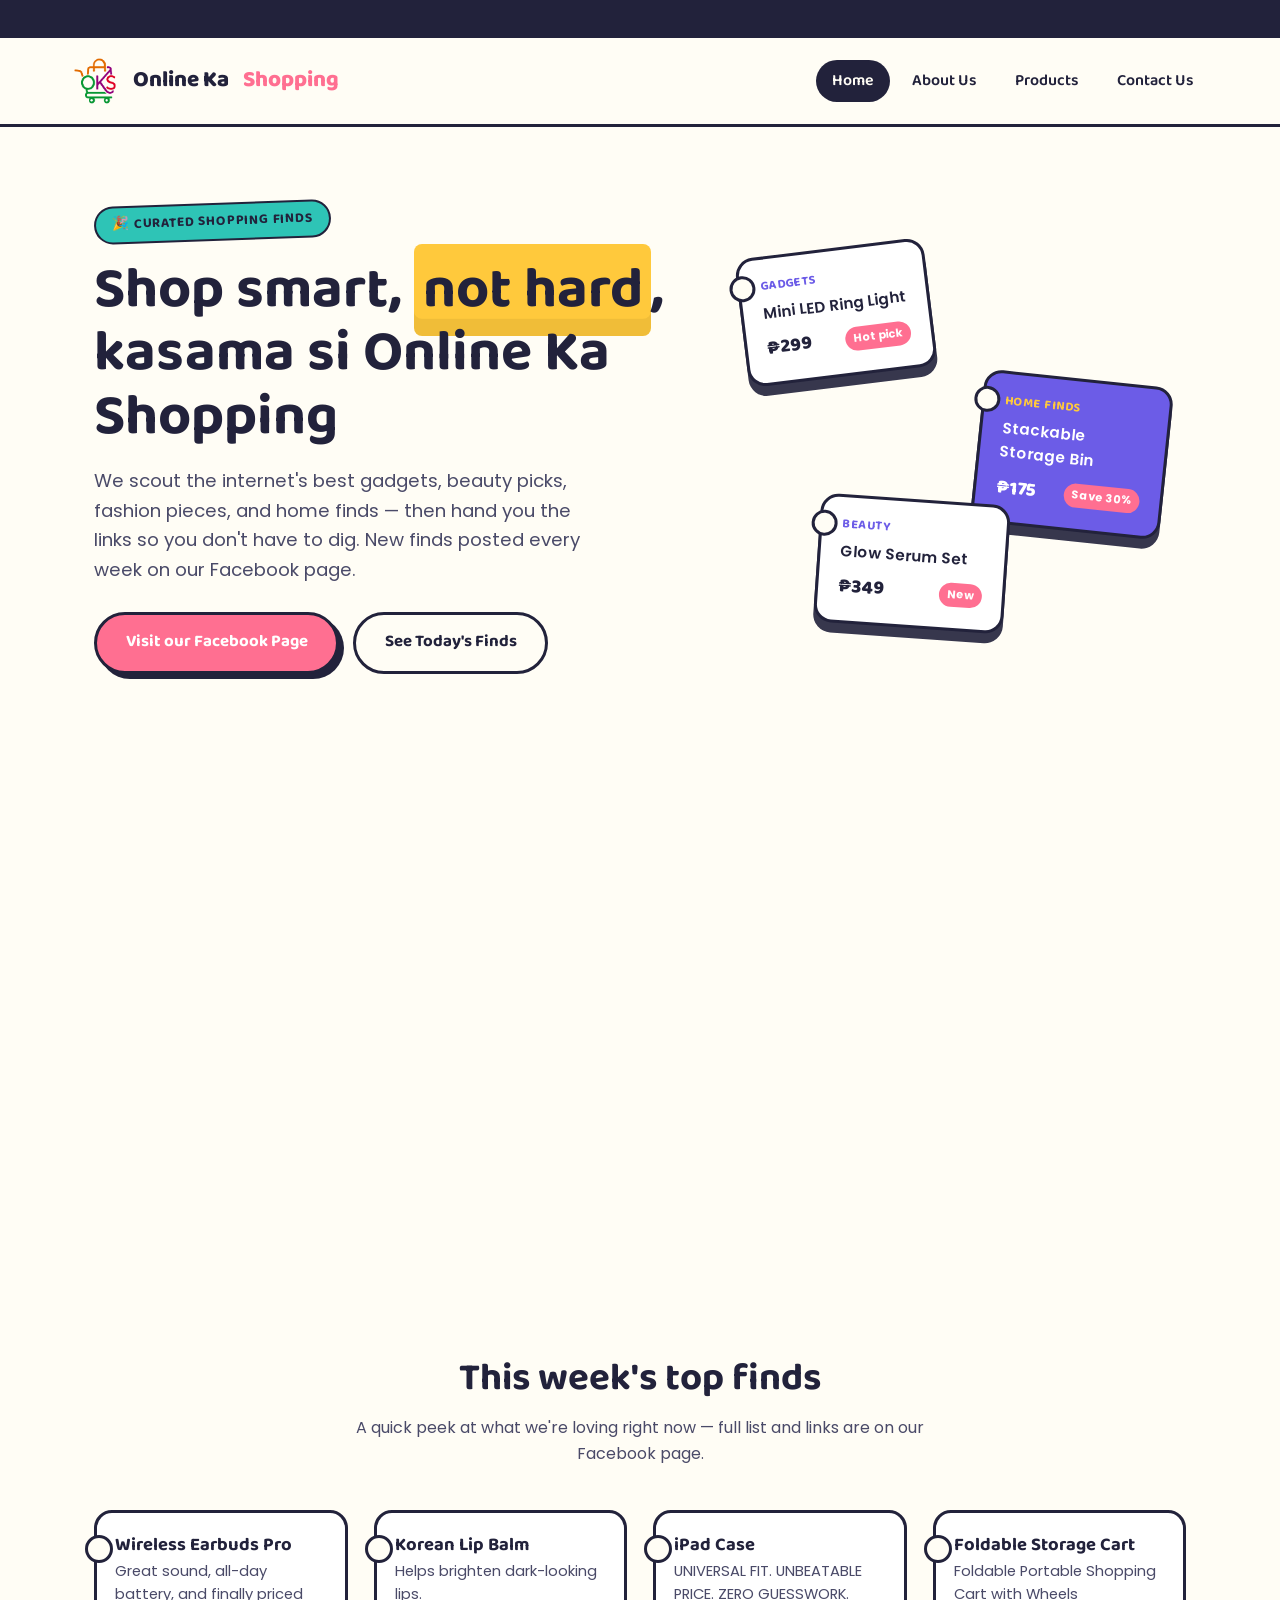
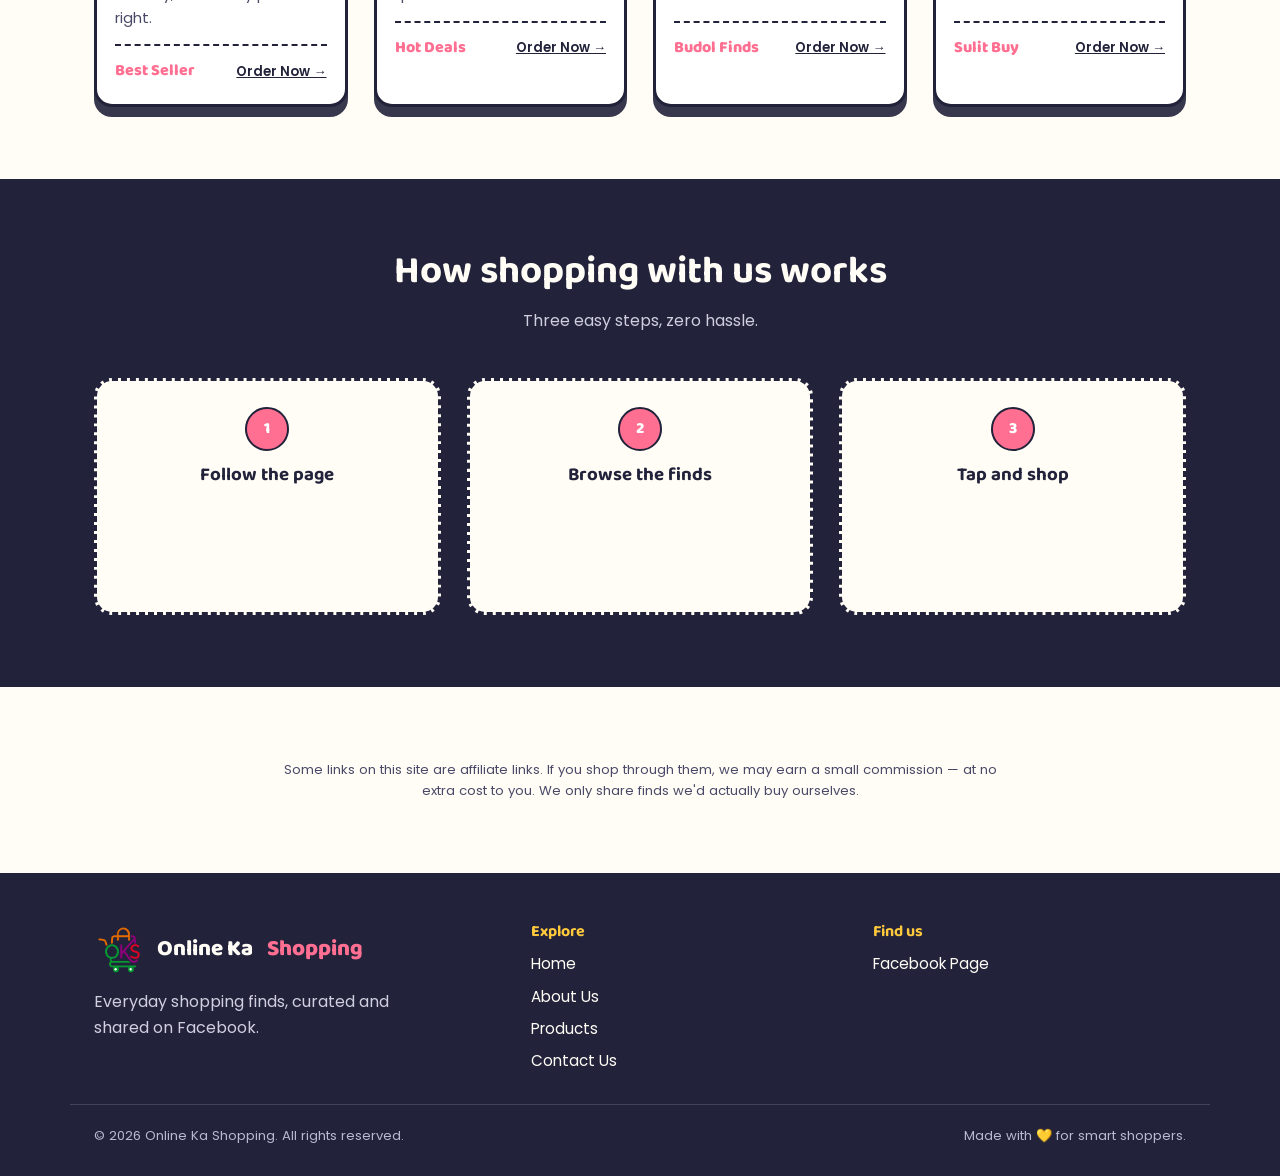
==== commit 978c01b4: "Update index.html update" ====
--- a/index.html
+++ b/index.html
@@ -69,7 +69,6 @@
       </div>
     </div>
  <iframe src="https://www.facebook.com/plugins/video.php?height=476&href=https%3A%2F%2Fwww.facebook.com%2Freel%2F2128438518109551%2F&show_text=false&width=476&t=0" width="476" height="476" style="border:none;overflow:hidden" scrolling="no" frameborder="0" allowfullscreen="true" allow="autoplay; clipboard-write; encrypted-media; picture-in-picture; web-share" allowFullScreen="true"></iframe>
-    <a class="fb-link" href="https://s.click.aliexpress.com/e/_c4kHRkyT?bz=300*250" target="_blank" rel="noopener">
     </div>
 </section>
 
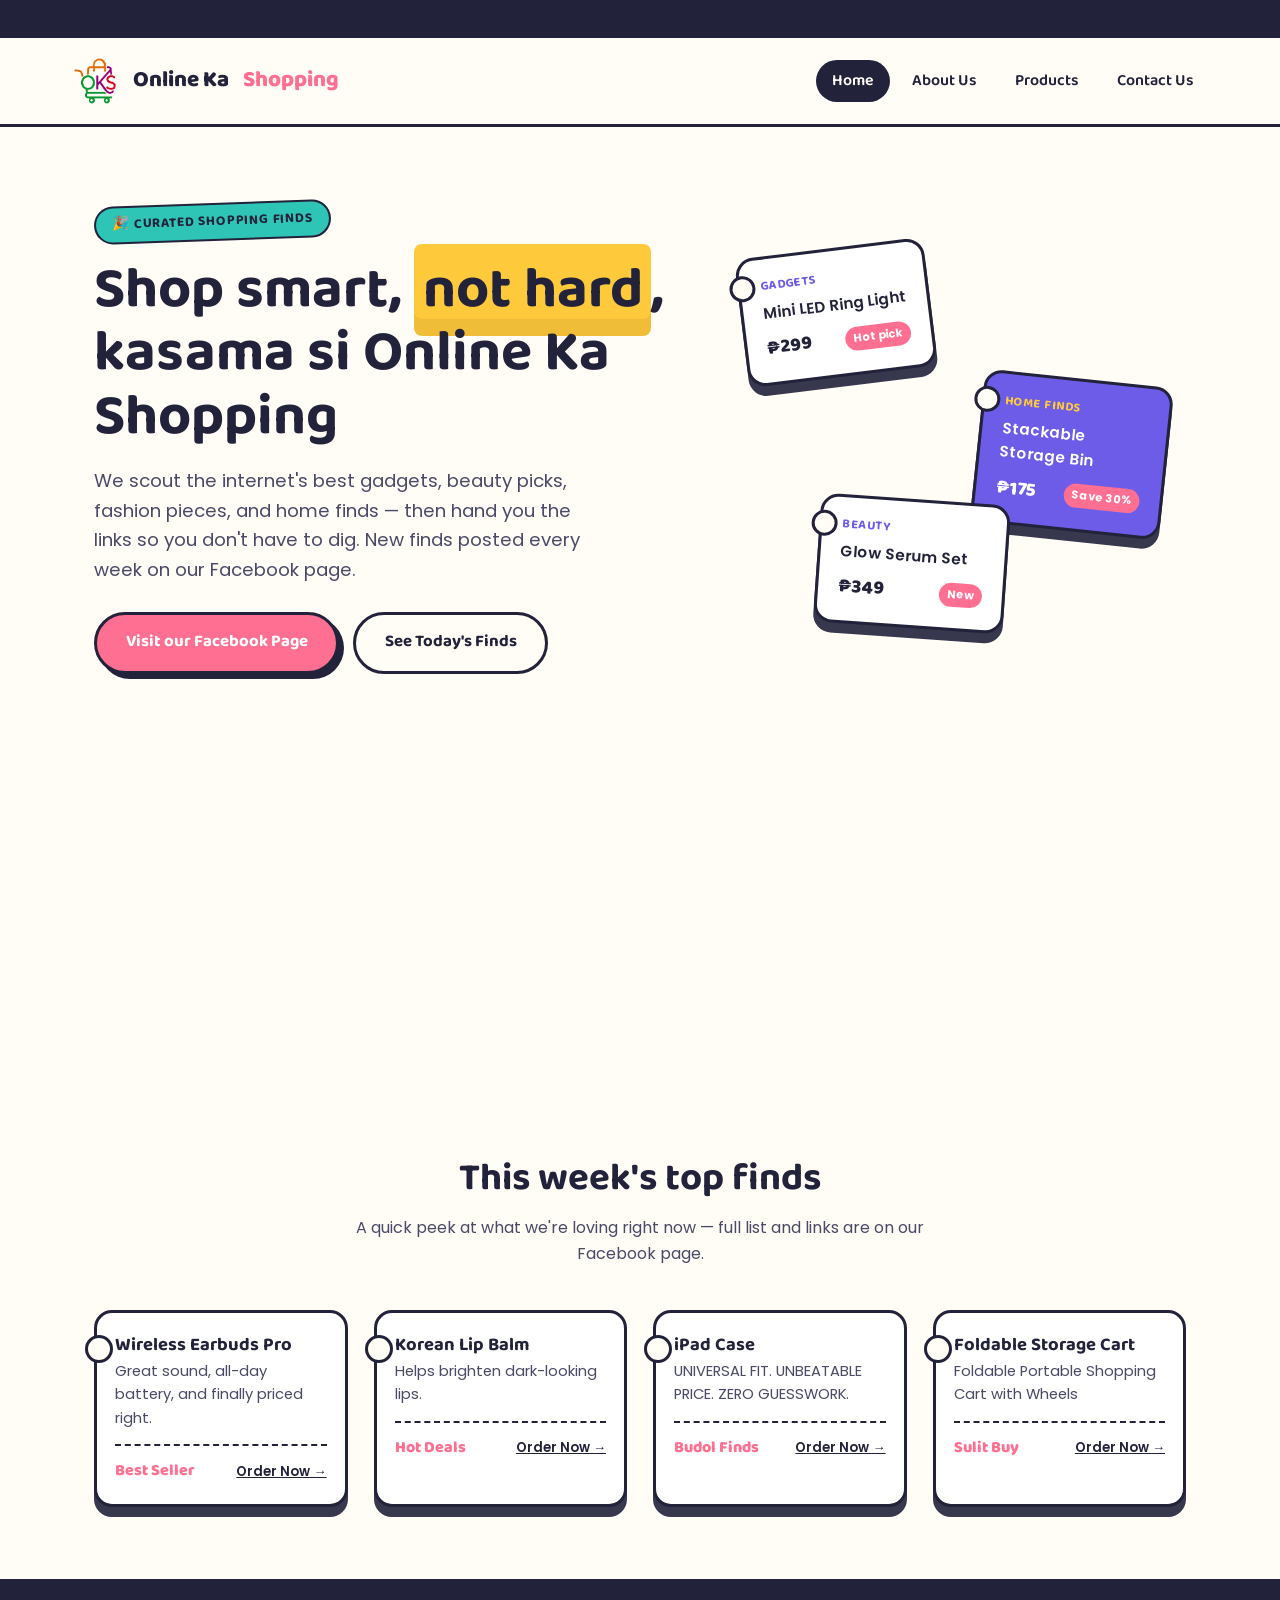
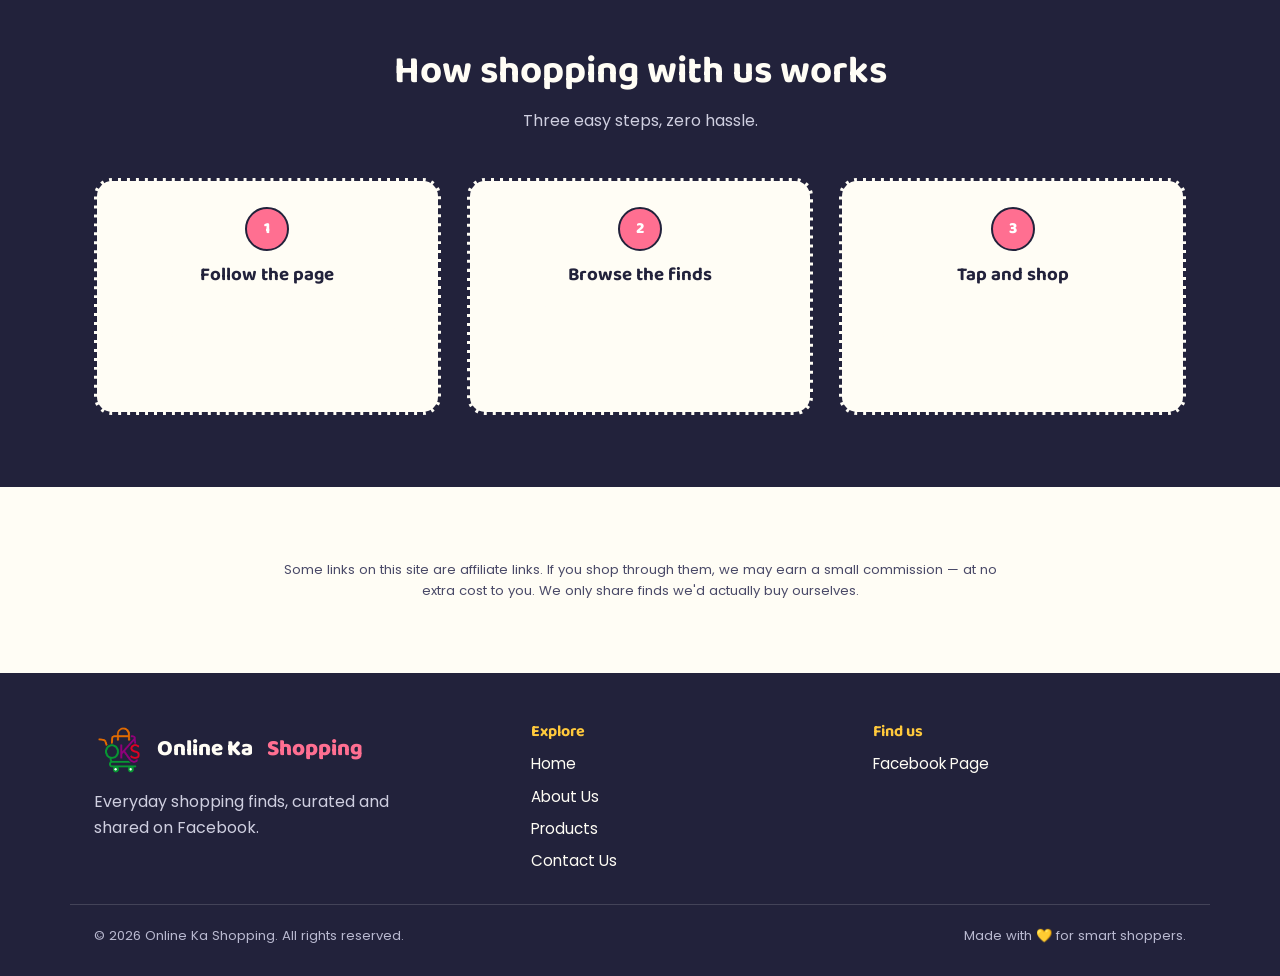
==== commit 6202d537: "Update index.html update" ====
--- a/index.html
+++ b/index.html
@@ -68,7 +68,7 @@
         <div class="tagrow"><span class="price">₱349</span><span class="badge">New</span></div>
       </div>
     </div>
- <iframe src="https://www.facebook.com/plugins/video.php?height=476&href=https%3A%2F%2Fwww.facebook.com%2Freel%2F2128438518109551%2F&show_text=false&width=476&t=0" width="476" height="476" style="border:none;overflow:hidden" scrolling="no" frameborder="0" allowfullscreen="true" allow="autoplay; clipboard-write; encrypted-media; picture-in-picture; web-share" allowFullScreen="true"></iframe>
+ <iframe src="https://www.facebook.com/plugins/video.php?height=476&href=https%3A%2F%2Fwww.facebook.com%2Freel%2F2128438518109551%2F&show_text=false&width=476&t=0" width="276" height="276" style="border:none;overflow:hidden" scrolling="no" frameborder="0" allowfullscreen="true" allow="autoplay; clipboard-write; encrypted-media; picture-in-picture; web-share" allowFullScreen="true"></iframe>
     </div>
 </section>
 
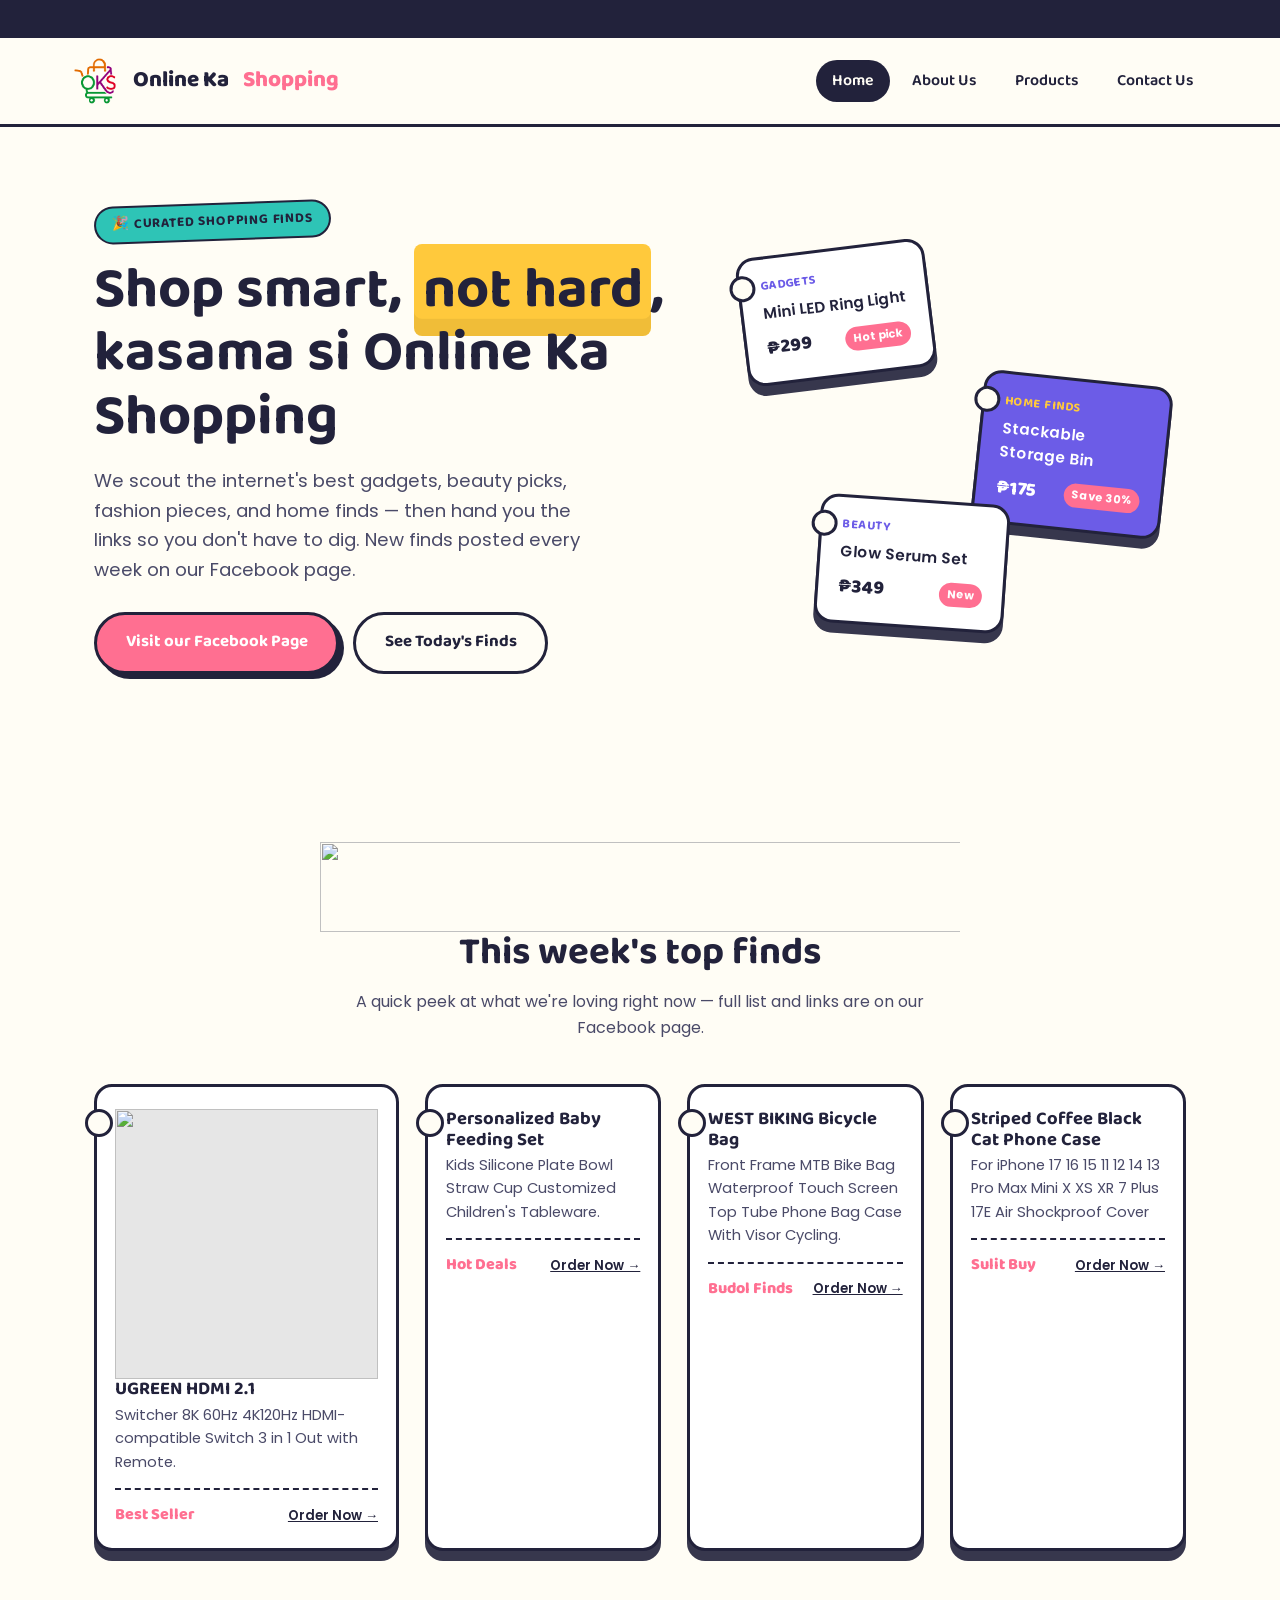
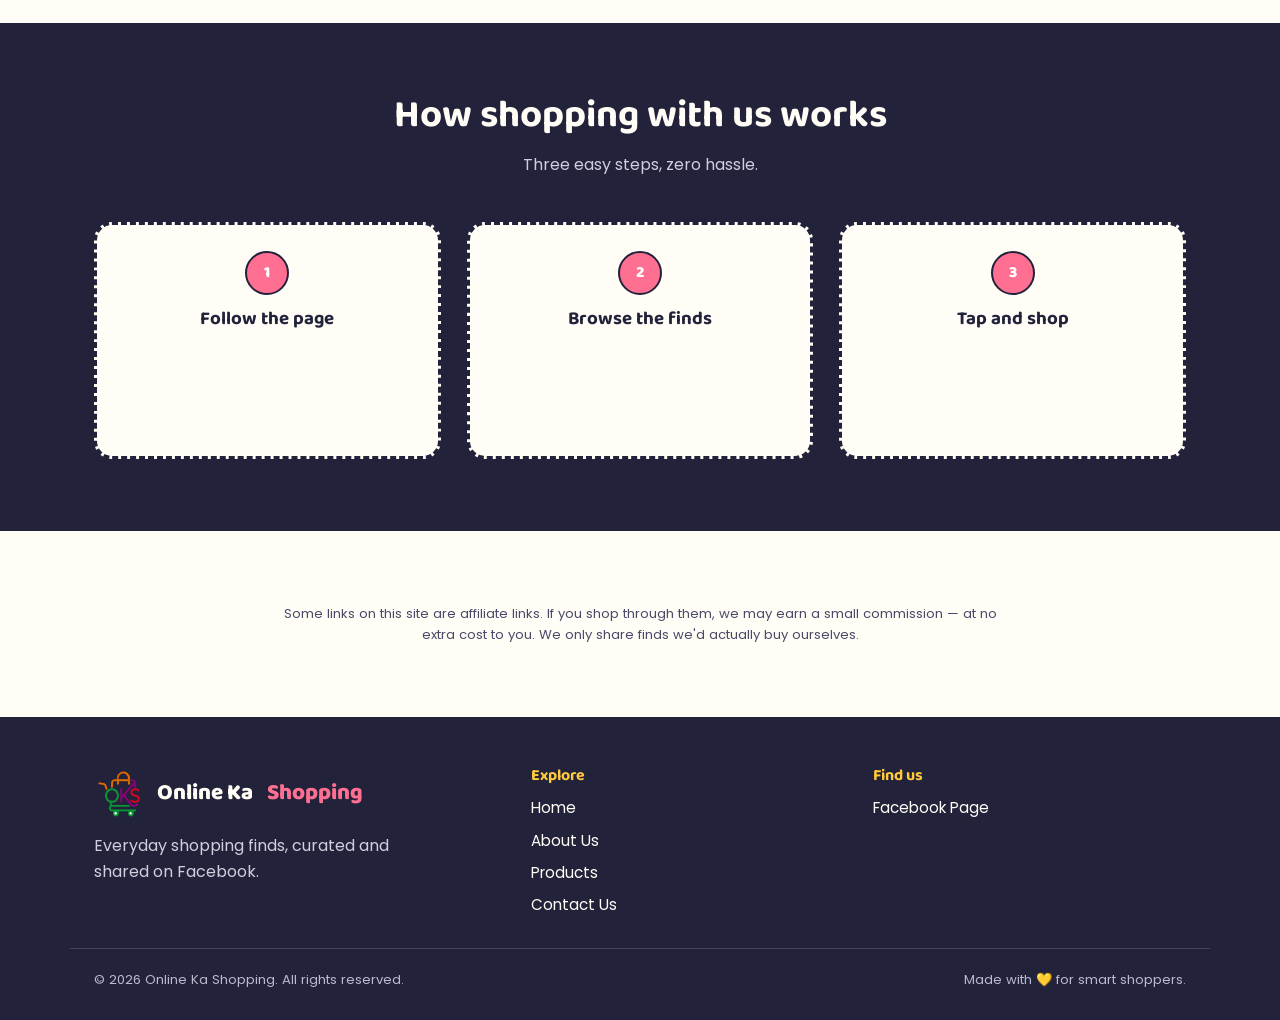
==== commit 8b1d3c62: "Update index.html update" ====
--- a/index.html
+++ b/index.html
@@ -68,40 +68,40 @@
         <div class="tagrow"><span class="price">₱349</span><span class="badge">New</span></div>
       </div>
     </div>
- <iframe src="https://www.facebook.com/plugins/video.php?height=476&href=https%3A%2F%2Fwww.facebook.com%2Freel%2F2128438518109551%2F&show_text=false&width=476&t=0" width="276" height="276" style="border:none;overflow:hidden" scrolling="no" frameborder="0" allowfullscreen="true" allow="autoplay; clipboard-write; encrypted-media; picture-in-picture; web-share" allowFullScreen="true"></iframe>
-    </div>
+  </div>
 </section>
 
 <section>
   <div class="wrap">
     <div class="section-head">
+      <a href='https://s.click.aliexpress.com/e/_c2zagEp9?bz=725*90' target='_parent'><img width='725' height='90' src='https://ae-pic-a1.aliexpress-media.com/kf/Sfd82a5a58db24747bfb03bc63b4cf1ff9.png' /></a>
       <h2>This week's top finds</h2>
       <p>A quick peek at what we're loving right now — full list and links are on our Facebook page.</p>
     </div>
     <div class="finds-grid">
       <div class="find-card">
-        <div class="icon-yellow"><img src="https://ae-pic-a1.aliexpress-media.com/kf/S968201036d1948a8b5b88638c30d67f3t.jpg?has_lang=1&amp;ver=1_220x220q75.jpg_.avif" alt="" data-spm-anchor-id="a2g0o.detail.0.i6.4a88CmtICmtIpd"></div>
-        <h3>Wireless Earbuds Pro</h3>
-        <p class="desc">Great sound, all-day battery, and finally priced right.</p>
-        <div class="meta"><span class="save">Best Seller</span><a class="fb-link" href="https://s.click.aliexpress.com/e/_c4VlQ8Wx" target="_blank" rel="noopener">Order Now →</a></div>
+        <div class="icon-yellow"><img style="display: block;-webkit-user-select: none;margin: auto;cursor: zoom-in;background-color: hsl(0, 0%, 90%);transition: background-color 300ms;" src="https://ae-pic-a1.aliexpress-media.com/kf/Sf1cb02e039eb48d4a73cc1998b95fe73J.jpg" width="263" height="270"></div>
+        <h3>UGREEN HDMI 2.1</h3>
+        <p class="desc">Switcher 8K 60Hz 4K120Hz HDMI-compatible Switch 3 in 1 Out with Remote.</p>
+        <div class="meta"><span class="save">Best Seller</span><a class="fb-link" href="https://s.click.aliexpress.com/e/_c4b9UnXV" target="_blank" rel="noopener">Order Now →</a></div>
       </div>
       <div class="find-card">
-        <div class="icon-pink"><img src="https://ae-pic-a1.aliexpress-media.com/kf/S9df4713cbca941279c3637c6b89b5855e.jpg?has_lang=1&amp;ver=1_220x220q75.jpg_.avif" alt="" data-spm-anchor-id="a2g0o.detail.0.i4.1e5aJqILJqILOF"></div>
-        <h3>Korean Lip Balm</h3>
-        <p class="desc">Helps brighten dark-looking lips.</p>
-        <div class="meta"><span class="save">Hot Deals</span><a class="fb-link" href="https://s.click.aliexpress.com/e/_c3oi3PgX" target="_blank" rel="noopener">Order Now →</a></div>
+        <div class="icon-pink"><img src="https://ae01.alicdn.com/kf/S65a56150dfb44770825b0a561793aa2d1.jpg_350x350.jpg" alt="" data-spm-anchor-id="a2g0o.detail.0.i4.1e5aJqILJqILOF"></div>
+        <h3>Personalized Baby Feeding Set</h3>
+        <p class="desc">Kids Silicone Plate Bowl Straw Cup Customized Children's Tableware.</p>
+        <div class="meta"><span class="save">Hot Deals</span><a class="fb-link" href="https://s.click.aliexpress.com/e/_c39wxREj" target="_blank" rel="noopener">Order Now →</a></div>
       </div>
       <div class="find-card">
-        <div class="icon-white"><img src="https://ae-pic-a1.aliexpress-media.com/kf/S759772b98994486696c0e56903e69086U.jpg_300x220q75.jpg_.avif" alt="" data-spm-anchor-id="a2g0o.detail.0.i7.1424Ewc1Ewc1ui"></div>
-        <h3>iPad Case</h3>
-        <p class="desc">UNIVERSAL FIT. UNBEATABLE PRICE. ZERO GUESSWORK.</p>
-        <div class="meta"><span class="save">Budol Finds</span><a class="fb-link" href="https://s.click.aliexpress.com/e/_c3USeSQX" target="_blank" rel="noopener">Order Now →</a></div>
+        <div class="icon-white"><img src="https://ae-pic-a1.aliexpress-media.com/kf/S6536f0d1fb02470aa836a353db4367c1m.jpg" alt="" data-spm-anchor-id="a2g0o.detail.0.i7.1424Ewc1Ewc1ui"></div>
+        <h3>WEST BIKING Bicycle Bag</h3>
+        <p class="desc">Front Frame MTB Bike Bag Waterproof Touch Screen Top Tube Phone Bag Case With Visor Cycling.</p>
+        <div class="meta"><span class="save">Budol Finds</span><a class="fb-link" href="https://s.click.aliexpress.com/e/_c4LMHug7" target="_blank" rel="noopener">Order Now →</a></div>
       </div>
       <div class="find-card">
-        <div class="icon-purple"><img src="https://ae-pic-a1.aliexpress-media.com/kf/Sd19be2d86356405a88c58e1fcd842cd5n.jpg_300x220q75.jpg_.avif" alt="" data-spm-anchor-id="a2g0o.detail.0.i6.64acPkZvPkZvjo"></div>
-        <h3>Foldable Storage Cart</h3>
-        <p class="desc">Foldable Portable Shopping Cart with Wheels</p>
-        <div class="meta"><span class="save">Sulit Buy</span><a class="fb-link" href="https://s.click.aliexpress.com/e/_c4TrByZl" target="_blank" rel="noopener">Order Now →</a></div>
+        <div class="icon-purple"><img src="https://ae-pic-a1.aliexpress-media.com/kf/S2661d48f2c2244cda62768c325038a4fS.jpg" alt="" data-spm-anchor-id="a2g0o.detail.0.i6.64acPkZvPkZvjo"></div>
+        <h3>Striped Coffee Black Cat Phone Case</h3>
+        <p class="desc">For iPhone 17 16 15 11 12 14 13 Pro Max Mini X XS XR 7 Plus 17E Air Shockproof Cover</p>
+        <div class="meta"><span class="save">Sulit Buy</span><a class="fb-link" href="https://s.click.aliexpress.com/e/_c2QJBEQR" target="_blank" rel="noopener">Order Now →</a></div>
       </div>
     </div>
   </div>
